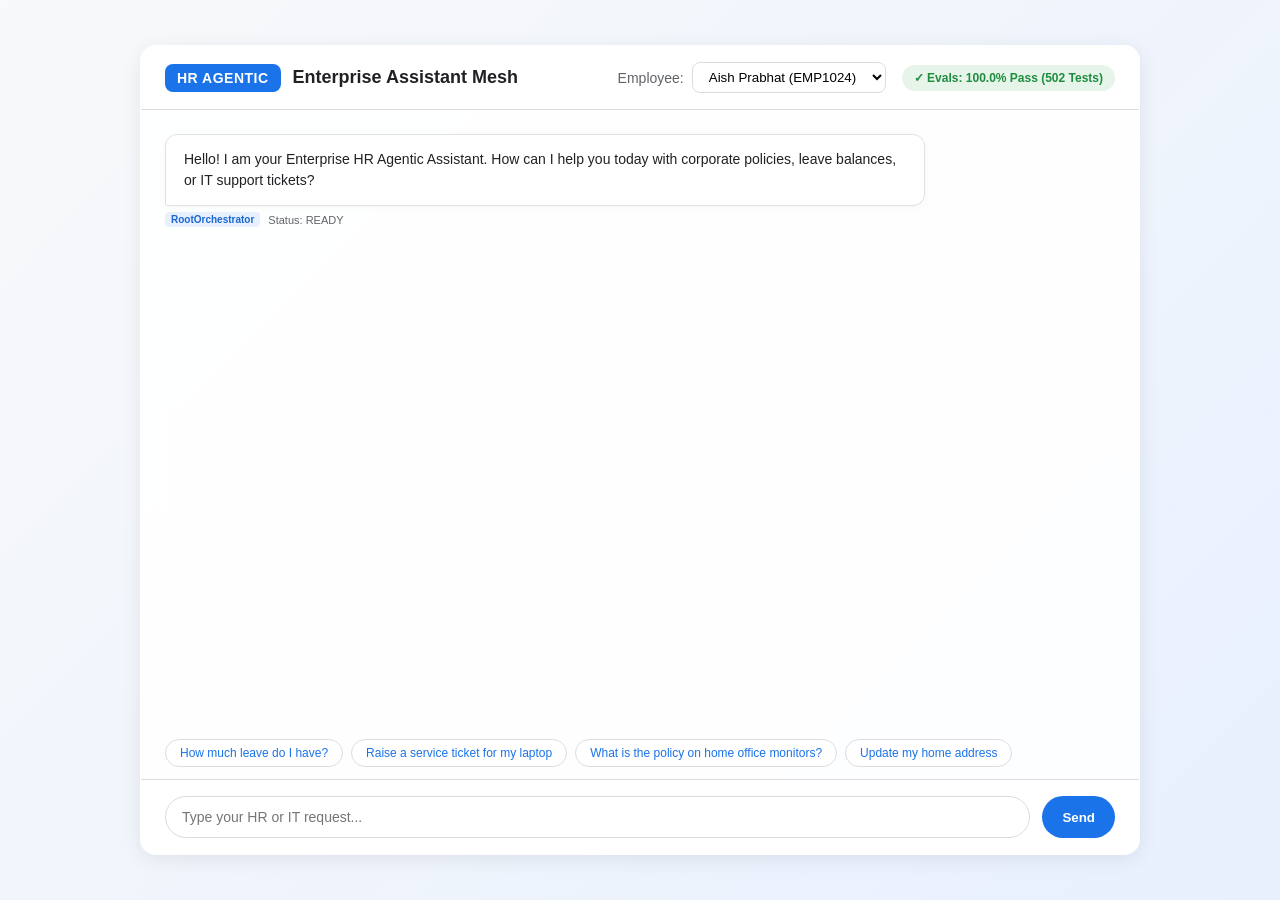
==== static/index.html @ 2946266e "Initial commit: Enterprise HR Agentic Solution" ====
<!DOCTYPE html>
<html lang="en">
<head>
  <meta charset="UTF-8">
  <meta name="viewport" content="width=device-width, initial-scale=1.0">
  <title>Enterprise HR Agentic Assistant</title>
  <link rel="stylesheet" href="/static/style.css">
</head>
<body>
  <div class="app-container">
    <!-- Header -->
    <header class="app-header">
      <div class="header-title">
        <span class="logo-badge">HR AGENTIC</span>
        <h1>Enterprise Assistant Mesh</h1>
      </div>
      <div class="header-controls">
        <div class="persona-selector">
          <label for="employeeSelect">Employee:</label>
          <select id="employeeSelect" class="persona-select">
            <option value="EMP1024">Aish Prabhat (EMP1024)</option>
            <option value="EMP2048">Jane Doe (EMP2048)</option>
          </select>
        </div>
        <div id="evalBadge" class="eval-badge">✓ Evals: Loading...</div>
      </div>
    </header>

    <!-- Chat Messages Container -->
    <main id="chatMessages" class="chat-body">
      <div class="message-row bot">
        <div class="bubble">Hello! I am your Enterprise HR Agentic Assistant. How can I help you today with corporate policies, leave balances, or IT support tickets?</div>
        <div class="meta-info">
          <span class="badge badge-agent">RootOrchestrator</span>
          <span>Status: READY</span>
        </div>
      </div>
    </main>

    <!-- Suggested Actions -->
    <div class="suggested-section">
      <button class="suggested-pill" data-prompt="how much leave do i have">How much leave do I have?</button>
      <button class="suggested-pill" data-prompt="can you raise a service ticket for my laptop">Raise a service ticket for my laptop</button>
      <button class="suggested-pill" data-prompt="What is the company policy on home office monitors?">What is the policy on home office monitors?</button>
      <button class="suggested-pill" data-prompt="Update my home address">Update my home address</button>
    </div>

    <!-- Input Footer -->
    <footer class="chat-footer">
      <form id="chatForm" class="input-form">
        <input type="text" id="userInput" class="chat-input" placeholder="Type your HR or IT request..." autocomplete="off">
        <button type="submit" class="send-btn">Send</button>
      </form>
    </footer>
  </div>

  <script src="/static/app.js"></script>
</body>
</html>
---- static/style.css ----
:root {
  --primary-color: #1a73e8;
  --primary-hover: #1557b0;
  --bg-gradient-start: #f8f9fa;
  --bg-gradient-end: #e8f0fe;
  --card-bg: rgba(255, 255, 255, 0.9);
  --text-main: #202124;
  --text-muted: #5f6368;
  --border-color: #dadce0;
  --user-msg-bg: #1a73e8;
  --user-msg-text: #ffffff;
  --bot-msg-bg: #ffffff;
  --bot-msg-border: #e0e0e0;
  --hitl-card-bg: #fef7e0;
  --hitl-card-border: #f9ab00;
  --success-color: #1e8e3e;
  --refusal-color: #d93025;
  --shadow: 0 4px 20px rgba(0, 0, 0, 0.08);
}

* {
  box-sizing: border-box;
  margin: 0;
  padding: 0;
  font-family: -apple-system, BlinkMacSystemFont, "Segoe UI", Roboto, Helvetica, Arial, sans-serif;
}

body {
  background: linear-gradient(135deg, var(--bg-gradient-start), var(--bg-gradient-end));
  min-height: 100vh;
  display: flex;
  justify-content: center;
  align-items: center;
  color: var(--text-main);
  padding: 20px;
}

.app-container {
  width: 100%;
  max-width: 1000px;
  height: 90vh;
  background: var(--card-bg);
  backdrop-filter: blur(12px);
  border-radius: 16px;
  border: 1px solid rgba(255, 255, 255, 0.8);
  box-shadow: var(--shadow);
  display: flex;
  flex-direction: column;
  overflow: hidden;
}

/* Header */
.app-header {
  padding: 16px 24px;
  background: #ffffff;
  border-bottom: 1px solid var(--border-color);
  display: flex;
  justify-content: space-between;
  align-items: center;
}

.header-title {
  display: flex;
  align-items: center;
  gap: 12px;
}

.logo-badge {
  background: var(--primary-color);
  color: white;
  font-weight: bold;
  padding: 6px 12px;
  border-radius: 8px;
  font-size: 14px;
  letter-spacing: 0.5px;
}

.header-title h1 {
  font-size: 18px;
  font-weight: 600;
}

.header-controls {
  display: flex;
  align-items: center;
  gap: 16px;
}

.persona-selector {
  display: flex;
  align-items: center;
  gap: 8px;
  font-size: 14px;
  color: var(--text-muted);
}

.persona-select {
  padding: 6px 12px;
  border-radius: 8px;
  border: 1px solid var(--border-color);
  background: white;
  font-weight: 500;
  outline: none;
  cursor: pointer;
}

.eval-badge {
  background: #e6f4ea;
  color: var(--success-color);
  padding: 6px 12px;
  border-radius: 20px;
  font-size: 12px;
  font-weight: 600;
  display: flex;
  align-items: center;
  gap: 6px;
}

/* Chat Messages Box */
.chat-body {
  flex: 1;
  padding: 24px;
  overflow-y: auto;
  display: flex;
  flex-direction: column;
  gap: 16px;
}

.message-row {
  display: flex;
  flex-direction: column;
  max-width: 80%;
}

.message-row.user {
  align-self: flex-end;
}

.message-row.bot {
  align-self: flex-start;
}

.bubble {
  padding: 14px 18px;
  border-radius: 12px;
  line-height: 1.5;
  font-size: 14px;
  white-space: pre-wrap;
}

.message-row.user .bubble {
  background: var(--user-msg-bg);
  color: var(--user-msg-text);
  border-bottom-right-radius: 2px;
}

.message-row.bot .bubble {
  background: var(--bot-msg-bg);
  color: var(--text-main);
  border: 1px solid var(--bot-msg-border);
  border-bottom-left-radius: 2px;
  box-shadow: 0 2px 8px rgba(0, 0, 0, 0.03);
}

.meta-info {
  margin-top: 6px;
  font-size: 11px;
  color: var(--text-muted);
  display: flex;
  align-items: center;
  gap: 8px;
}

.badge {
  padding: 2px 6px;
  border-radius: 4px;
  font-size: 10px;
  font-weight: 600;
}

.badge-agent {
  background: #e8f0fe;
  color: #1967d2;
}

.badge-grounding {
  background: #fce8e6;
  color: var(--refusal-color);
}

.badge-grounding.valid {
  background: #e6f4ea;
  color: var(--success-color);
}

/* HITL Action Card */
.hitl-card {
  margin-top: 12px;
  background: var(--hitl-card-bg);
  border: 1.5px solid var(--hitl-card-border);
  border-radius: 10px;
  padding: 16px;
}

.hitl-card h4 {
  font-size: 14px;
  color: #b06000;
  margin-bottom: 8px;
  display: flex;
  align-items: center;
  gap: 6px;
}

.hitl-summary {
  font-size: 13px;
  color: #3c4043;
  margin-bottom: 12px;
  line-height: 1.4;
}

.hitl-actions {
  display: flex;
  gap: 10px;
}

.btn-confirm {
  background: #f9ab00;
  color: #202124;
  border: none;
  padding: 8px 16px;
  border-radius: 6px;
  font-weight: 600;
  cursor: pointer;
  font-size: 12px;
  transition: opacity 0.2s;
}

.btn-confirm:hover {
  opacity: 0.9;
}

.btn-cancel {
  background: white;
  border: 1px solid #dadce0;
  color: #5f6368;
  padding: 8px 16px;
  border-radius: 6px;
  font-weight: 500;
  cursor: pointer;
  font-size: 12px;
}

/* Suggested Pills */
.suggested-section {
  padding: 0 24px 12px 24px;
  display: flex;
  gap: 8px;
  overflow-x: auto;
}

.suggested-pill {
  background: #ffffff;
  border: 1px solid var(--border-color);
  padding: 6px 14px;
  border-radius: 20px;
  font-size: 12px;
  color: var(--primary-color);
  cursor: pointer;
  white-space: nowrap;
  transition: all 0.2s;
}

.suggested-pill:hover {
  background: #e8f0fe;
  border-color: var(--primary-color);
}

/* Footer / Input Area */
.chat-footer {
  padding: 16px 24px;
  background: #ffffff;
  border-top: 1px solid var(--border-color);
}

.input-form {
  display: flex;
  gap: 12px;
}

.chat-input {
  flex: 1;
  padding: 12px 16px;
  border-radius: 24px;
  border: 1px solid var(--border-color);
  font-size: 14px;
  outline: none;
  transition: border-color 0.2s;
}

.chat-input:focus {
  border-color: var(--primary-color);
}

.send-btn {
  background: var(--primary-color);
  color: white;
  border: none;
  padding: 0 20px;
  border-radius: 24px;
  font-weight: 600;
  cursor: pointer;
  transition: background 0.2s;
}

.send-btn:hover {
  background: var(--primary-hover);
}
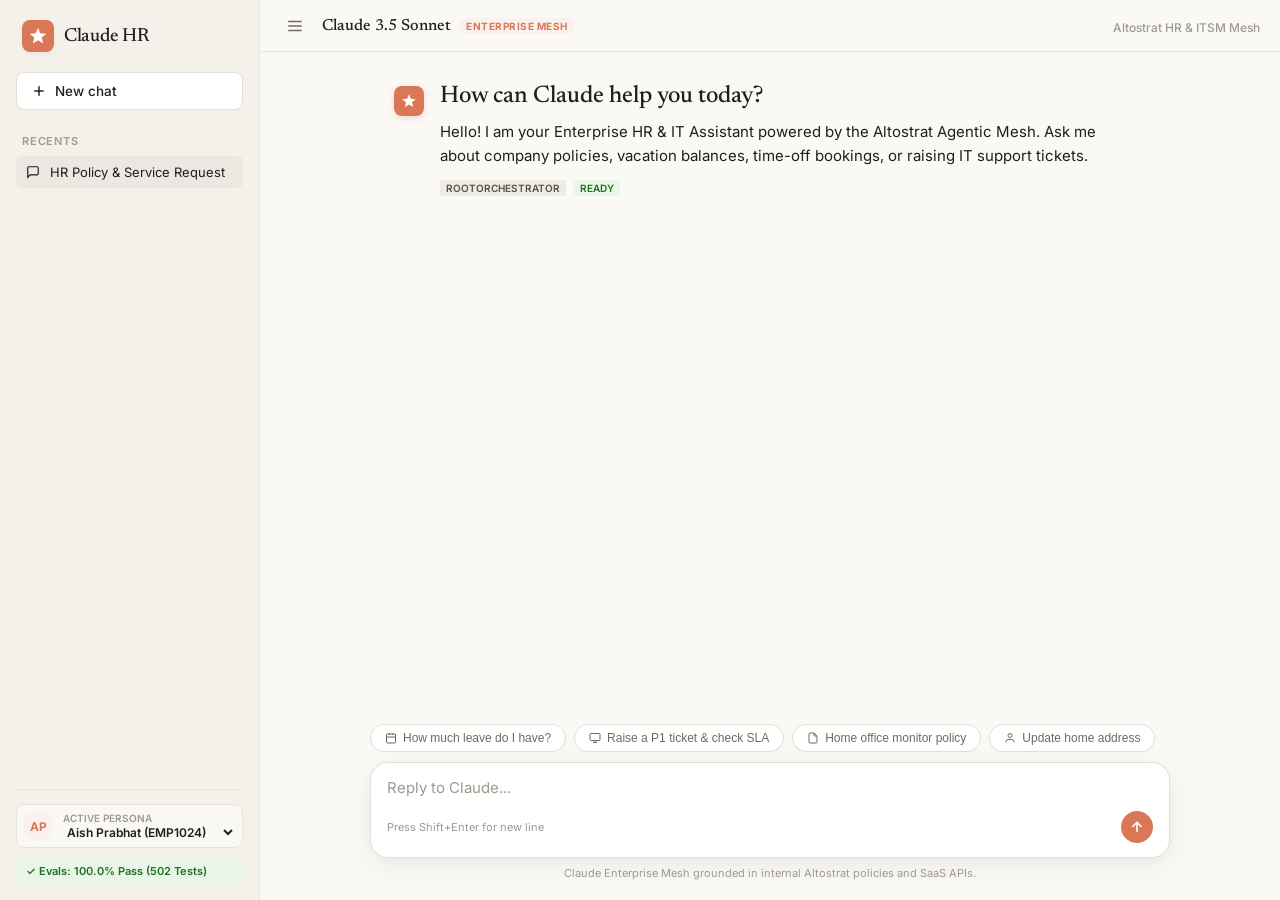
==== commit c8ceb2d8: "Redesign UI to match Claude Chat app aesthetics and features" ====
--- a/static/index.html
+++ b/static/index.html
@@ -3,55 +3,133 @@
 <head>
   <meta charset="UTF-8">
   <meta name="viewport" content="width=device-width, initial-scale=1.0">
-  <title>Enterprise HR Agentic Assistant</title>
+  <title>Enterprise HR Assistant - Claude</title>
+  <link rel="preconnect" href="https://fonts.googleapis.com">
+  <link rel="preconnect" href="https://fonts.gstatic.com" crossorigin>
+  <link href="https://fonts.googleapis.com/css2?family=Inter:wght@400;500;600;700&family=Newsreader:ital,opsz,wght@0,6..72,400;0,6..72,500;1,6..72,400&display=swap" rel="stylesheet">
   <link rel="stylesheet" href="/static/style.css">
 </head>
 <body>
-  <div class="app-container">
-    <!-- Header -->
-    <header class="app-header">
-      <div class="header-title">
-        <span class="logo-badge">HR AGENTIC</span>
-        <h1>Enterprise Assistant Mesh</h1>
+  <div class="claude-app">
+    <!-- Sidebar -->
+    <aside class="claude-sidebar" id="sidebar">
+      <div class="sidebar-top">
+        <div class="sidebar-brand">
+          <div class="claude-logo">
+            <svg width="20" height="20" viewBox="0 0 24 24" fill="currentColor">
+              <path d="M12 2L14.8 8.6L22 9.2L16.5 13.8L18.2 21L12 17.2L5.8 21L7.5 13.8L2 9.2L9.2 8.6L12 2Z"/>
+            </svg>
+          </div>
+          <span class="brand-name">Claude HR</span>
+        </div>
+        <button class="new-chat-btn" id="newChatBtn">
+          <svg width="16" height="16" viewBox="0 0 24 24" fill="none" stroke="currentColor" stroke-width="2.2"><line x1="12" y1="5" x2="12" y2="19"/><line x1="5" y1="12" x2="19" y2="12"/></svg>
+          New chat
+        </button>
       </div>
-      <div class="header-controls">
-        <div class="persona-selector">
-          <label for="employeeSelect">Employee:</label>
-          <select id="employeeSelect" class="persona-select">
-            <option value="EMP1024">Aish Prabhat (EMP1024)</option>
-            <option value="EMP2048">Jane Doe (EMP2048)</option>
-          </select>
+
+      <div class="sidebar-section">
+        <div class="section-label">Recents</div>
+        <div class="recent-list">
+          <div class="recent-item active">
+            <svg width="14" height="14" viewBox="0 0 24 24" fill="none" stroke="currentColor" stroke-width="2"><path d="M21 15a2 2 0 0 1-2 2H7l-4 4V5a2 2 0 0 1 2-2h14a2 2 0 0 1 2 2z"/></svg>
+            HR Policy & Service Request
+          </div>
         </div>
-        <div id="evalBadge" class="eval-badge">✓ Evals: Loading...</div>
       </div>
-    </header>
 
-    <!-- Chat Messages Container -->
-    <main id="chatMessages" class="chat-body">
-      <div class="message-row bot">
-        <div class="bubble">Hello! I am your Enterprise HR Agentic Assistant. How can I help you today with corporate policies, leave balances, or IT support tickets?</div>
-        <div class="meta-info">
-          <span class="badge badge-agent">RootOrchestrator</span>
-          <span>Status: READY</span>
+      <div class="sidebar-bottom">
+        <div class="persona-card">
+          <div class="persona-avatar">AP</div>
+          <div class="persona-info">
+            <label for="employeeSelect" class="persona-label">Active Persona</label>
+            <select id="employeeSelect" class="persona-select">
+              <option value="EMP1024">Aish Prabhat (EMP1024)</option>
+              <option value="EMP2048">Jane Doe (EMP2048)</option>
+            </select>
+          </div>
+        </div>
+        <div id="evalBadge" class="eval-badge">
+          ✓ Evals: Loading...
+        </div>
+      </div>
+    </aside>
+
+    <!-- Main Content Area -->
+    <main class="claude-main">
+      <!-- Top Bar Header -->
+      <header class="claude-header">
+        <div class="header-left">
+          <button class="sidebar-toggle-btn" id="sidebarToggle" title="Toggle Sidebar">
+            <svg width="18" height="18" viewBox="0 0 24 24" fill="none" stroke="currentColor" stroke-width="2"><line x1="3" y1="12" x2="21" y2="12"/><line x1="3" y1="6" x2="21" y2="6"/><line x1="3" y1="18" x2="21" y2="18"/></svg>
+          </button>
+          <div class="model-selector">
+            <span class="model-name">Claude 3.5 Sonnet</span>
+            <span class="mesh-badge">Enterprise Mesh</span>
+          </div>
+        </div>
+        <div class="header-right">
+          <span class="org-tag">Altostrat HR & ITSM Mesh</span>
+        </div>
+      </header>
+
+      <!-- Chat Canvas -->
+      <div class="chat-canvas">
+        <div id="chatMessages" class="chat-messages-container">
+          <!-- Welcome Message -->
+          <div class="message-row bot claude-welcome">
+            <div class="claude-avatar">
+              <svg width="16" height="16" viewBox="0 0 24 24" fill="currentColor">
+                <path d="M12 2L14.8 8.6L22 9.2L16.5 13.8L18.2 21L12 17.2L5.8 21L7.5 13.8L2 9.2L9.2 8.6L12 2Z"/>
+              </svg>
+            </div>
+            <div class="message-content">
+              <div class="welcome-heading">How can Claude help you today?</div>
+              <div class="bubble">Hello! I am your Enterprise HR & IT Assistant powered by the Altostrat Agentic Mesh. Ask me about company policies, vacation balances, time-off bookings, or raising IT support tickets.</div>
+              <div class="meta-info">
+                <span class="badge badge-agent">RootOrchestrator</span>
+                <span class="badge badge-status">Ready</span>
+              </div>
+            </div>
+          </div>
+        </div>
+
+        <!-- Input Dock Area -->
+        <div class="input-dock">
+          <!-- Suggested Pills -->
+          <div class="suggested-section">
+            <button class="suggested-pill" data-prompt="how much leave do i have">
+              <svg width="12" height="12" viewBox="0 0 24 24" fill="none" stroke="currentColor" stroke-width="2"><rect x="3" y="4" width="18" height="18" rx="2" ry="2"/><line x1="16" y1="2" x2="16" y2="6"/><line x1="8" y1="2" x2="8" y2="6"/><line x1="3" y1="10" x2="21" y2="10"/></svg>
+              How much leave do I have?
+            </button>
+            <button class="suggested-pill" data-prompt="i have an issue with my laptop, can you raise a P1 ticket and tell me what is the expected response time?">
+              <svg width="12" height="12" viewBox="0 0 24 24" fill="none" stroke="currentColor" stroke-width="2"><rect x="2" y="3" width="20" height="14" rx="2" ry="2"/><line x1="8" y1="21" x2="16" y2="21"/><line x1="12" y1="17" x2="12" y2="21"/></svg>
+              Raise a P1 ticket & check SLA
+            </button>
+            <button class="suggested-pill" data-prompt="What is the company policy on home office monitors?">
+              <svg width="12" height="12" viewBox="0 0 24 24" fill="none" stroke="currentColor" stroke-width="2"><path d="M14 2H6a2 2 0 0 0-2 2v16a2 2 0 0 0 2 2h12a2 2 0 0 0 2-2V8z"/><polyline points="14 2 14 8 20 8"/></svg>
+              Home office monitor policy
+            </button>
+            <button class="suggested-pill" data-prompt="Update my home address">
+              <svg width="12" height="12" viewBox="0 0 24 24" fill="none" stroke="currentColor" stroke-width="2"><path d="M20 21v-2a4 4 0 0 0-4-4H8a4 4 0 0 0-4 4v2"/><circle cx="12" cy="7" r="4"/></svg>
+              Update home address
+            </button>
+          </div>
+
+          <!-- Main Input Box -->
+          <form id="chatForm" class="claude-input-card">
+            <textarea id="userInput" class="chat-input" rows="1" placeholder="Reply to Claude..." autocomplete="off"></textarea>
+            <div class="input-actions">
+              <div class="input-hint">Press Shift+Enter for new line</div>
+              <button type="submit" class="send-btn" title="Send message">
+                <svg width="16" height="16" viewBox="0 0 24 24" fill="none" stroke="currentColor" stroke-width="2.5"><line x1="12" y1="19" x2="12" y2="5"/><polyline points="5 12 12 5 19 12"/></svg>
+              </button>
+            </div>
+          </form>
+          <div class="footer-disclaimer">Claude Enterprise Mesh grounded in internal Altostrat policies and SaaS APIs.</div>
         </div>
       </div>
     </main>
-
-    <!-- Suggested Actions -->
-    <div class="suggested-section">
-      <button class="suggested-pill" data-prompt="how much leave do i have">How much leave do I have?</button>
-      <button class="suggested-pill" data-prompt="can you raise a service ticket for my laptop">Raise a service ticket for my laptop</button>
-      <button class="suggested-pill" data-prompt="What is the company policy on home office monitors?">What is the policy on home office monitors?</button>
-      <button class="suggested-pill" data-prompt="Update my home address">Update my home address</button>
-    </div>
-
-    <!-- Input Footer -->
-    <footer class="chat-footer">
-      <form id="chatForm" class="input-form">
-        <input type="text" id="userInput" class="chat-input" placeholder="Type your HR or IT request..." autocomplete="off">
-        <button type="submit" class="send-btn">Send</button>
-      </form>
-    </footer>
   </div>
 
   <script src="/static/app.js"></script>
--- a/static/style.css
+++ b/static/style.css
@@ -1,210 +1,468 @@
+/* ==========================================================================
+   Claude.ai Style System Theme
+   ========================================================================== */
+
 :root {
-  --primary-color: #1a73e8;
-  --primary-hover: #1557b0;
-  --bg-gradient-start: #f8f9fa;
-  --bg-gradient-end: #e8f0fe;
-  --card-bg: rgba(255, 255, 255, 0.9);
-  --text-main: #202124;
-  --text-muted: #5f6368;
-  --border-color: #dadce0;
-  --user-msg-bg: #1a73e8;
-  --user-msg-text: #ffffff;
-  --bot-msg-bg: #ffffff;
-  --bot-msg-border: #e0e0e0;
-  --hitl-card-bg: #fef7e0;
-  --hitl-card-border: #f9ab00;
-  --success-color: #1e8e3e;
-  --refusal-color: #d93025;
-  --shadow: 0 4px 20px rgba(0, 0, 0, 0.08);
+  --claude-bg: #faf9f5;
+  --claude-sidebar-bg: #f3f1ea;
+  --claude-sidebar-border: #e6e3d9;
+  --claude-card-bg: #ffffff;
+  --claude-card-border: #e2dfd5;
+  
+  --claude-accent: #da7756;
+  --claude-accent-hover: #c86548;
+  --claude-accent-light: #faf0ec;
+  
+  --text-main: #201f1d;
+  --text-muted: #6e6a61;
+  --text-light: #9e9a8f;
+  
+  --user-bubble-bg: #f0eee6;
+  --user-bubble-text: #201f1d;
+  
+  --hitl-bg: #fffbf7;
+  --hitl-border: #da7756;
+  --hitl-accent: #c86548;
+  
+  --success-bg: #eaf5ea;
+  --success-text: #1d721d;
+  
+  --font-serif: 'Newsreader', Georgia, serif;
+  --font-sans: 'Inter', -apple-system, BlinkMacSystemFont, "Segoe UI", Roboto, sans-serif;
+  
+  --shadow-dock: 0 8px 32px rgba(0, 0, 0, 0.06), 0 2px 8px rgba(0, 0, 0, 0.03);
+  --shadow-sm: 0 2px 8px rgba(0, 0, 0, 0.04);
 }
 
 * {
   box-sizing: border-box;
   margin: 0;
   padding: 0;
-  font-family: -apple-system, BlinkMacSystemFont, "Segoe UI", Roboto, Helvetica, Arial, sans-serif;
-}
-
-body {
-  background: linear-gradient(135deg, var(--bg-gradient-start), var(--bg-gradient-end));
-  min-height: 100vh;
-  display: flex;
+}
+
+body, html {
+  height: 100%;
+  width: 100%;
+  font-family: var(--font-sans);
+  background-color: var(--claude-bg);
+  color: var(--text-main);
+  overflow: hidden;
+  -webkit-font-smoothing: antialiased;
+}
+
+/* App Container */
+.claude-app {
+  display: flex;
+  height: 100vh;
+  width: 100vw;
+  overflow: hidden;
+}
+
+/* ==========================================================================
+   Sidebar
+   ========================================================================== */
+.claude-sidebar {
+  width: 260px;
+  background-color: var(--claude-sidebar-bg);
+  border-right: 1px solid var(--claude-sidebar-border);
+  display: flex;
+  flex-direction: column;
+  justify-content: space-between;
+  padding: 16px;
+  transition: transform 0.25s ease, margin-left 0.25s ease;
+  z-index: 20;
+}
+
+.claude-sidebar.collapsed {
+  margin-left: -260px;
+}
+
+.sidebar-top {
+  display: flex;
+  flex-direction: column;
+  gap: 16px;
+}
+
+.sidebar-brand {
+  display: flex;
+  align-items: center;
+  gap: 10px;
+  padding: 4px 6px;
+}
+
+.claude-logo {
+  width: 32px;
+  height: 32px;
+  background-color: var(--claude-accent);
+  color: #ffffff;
+  border-radius: 8px;
+  display: flex;
+  align-items: center;
   justify-content: center;
-  align-items: center;
-  color: var(--text-main);
-  padding: 20px;
-}
-
-.app-container {
-  width: 100%;
-  max-width: 1000px;
-  height: 90vh;
-  background: var(--card-bg);
-  backdrop-filter: blur(12px);
-  border-radius: 16px;
-  border: 1px solid rgba(255, 255, 255, 0.8);
-  box-shadow: var(--shadow);
-  display: flex;
-  flex-direction: column;
+  box-shadow: var(--shadow-sm);
+}
+
+.brand-name {
+  font-family: var(--font-serif);
+  font-size: 19px;
+  font-weight: 500;
+  letter-spacing: -0.3px;
+  color: var(--text-main);
+}
+
+.new-chat-btn {
+  display: flex;
+  align-items: center;
+  gap: 8px;
+  width: 100%;
+  padding: 10px 14px;
+  background-color: var(--claude-card-bg);
+  border: 1px solid var(--claude-card-border);
+  border-radius: 8px;
+  font-family: var(--font-sans);
+  font-size: 13.5px;
+  font-weight: 500;
+  color: var(--text-main);
+  cursor: pointer;
+  transition: all 0.15s ease;
+  box-shadow: 0 1px 3px rgba(0,0,0,0.02);
+}
+
+.new-chat-btn:hover {
+  background-color: #faf9f6;
+  border-color: #d8d5cb;
+  transform: translateY(-1px);
+}
+
+.sidebar-section {
+  flex: 1;
+  margin-top: 24px;
+}
+
+.section-label {
+  font-size: 11px;
+  font-weight: 600;
+  text-transform: uppercase;
+  letter-spacing: 0.8px;
+  color: var(--text-light);
+  margin-bottom: 8px;
+  padding: 0 6px;
+}
+
+.recent-list {
+  display: flex;
+  flex-direction: column;
+  gap: 4px;
+}
+
+.recent-item {
+  display: flex;
+  align-items: center;
+  gap: 10px;
+  padding: 8px 10px;
+  border-radius: 6px;
+  font-size: 13px;
+  color: var(--text-muted);
+  cursor: pointer;
+  transition: background 0.15s ease;
+  white-space: nowrap;
   overflow: hidden;
-}
-
-/* Header */
-.app-header {
-  padding: 16px 24px;
-  background: #ffffff;
-  border-bottom: 1px solid var(--border-color);
-  display: flex;
-  justify-content: space-between;
-  align-items: center;
-}
-
-.header-title {
-  display: flex;
-  align-items: center;
-  gap: 12px;
-}
-
-.logo-badge {
-  background: var(--primary-color);
-  color: white;
-  font-weight: bold;
-  padding: 6px 12px;
+  text-overflow: ellipsis;
+}
+
+.recent-item:hover, .recent-item.active {
+  background-color: rgba(0, 0, 0, 0.04);
+  color: var(--text-main);
+}
+
+.sidebar-bottom {
+  border-top: 1px solid var(--claude-sidebar-border);
+  padding-top: 14px;
+  display: flex;
+  flex-direction: column;
+  gap: 10px;
+}
+
+.persona-card {
+  display: flex;
+  align-items: center;
+  gap: 10px;
+  padding: 6px;
   border-radius: 8px;
-  font-size: 14px;
-  letter-spacing: 0.5px;
-}
-
-.header-title h1 {
-  font-size: 18px;
+  background-color: rgba(255, 255, 255, 0.5);
+  border: 1px solid var(--claude-sidebar-border);
+}
+
+.persona-avatar {
+  width: 30px;
+  height: 30px;
+  border-radius: 50%;
+  background-color: var(--claude-accent-light);
+  color: var(--claude-accent);
+  font-size: 12px;
+  font-weight: 700;
+  display: flex;
+  align-items: center;
+  justify-content: center;
+}
+
+.persona-info {
+  display: flex;
+  flex-direction: column;
+  flex: 1;
+}
+
+.persona-label {
+  font-size: 10px;
   font-weight: 600;
-}
-
-.header-controls {
-  display: flex;
-  align-items: center;
-  gap: 16px;
-}
-
-.persona-selector {
-  display: flex;
-  align-items: center;
-  gap: 8px;
-  font-size: 14px;
-  color: var(--text-muted);
+  text-transform: uppercase;
+  color: var(--text-light);
 }
 
 .persona-select {
-  padding: 6px 12px;
-  border-radius: 8px;
-  border: 1px solid var(--border-color);
-  background: white;
-  font-weight: 500;
-  outline: none;
-  cursor: pointer;
-}
-
-.eval-badge {
-  background: #e6f4ea;
-  color: var(--success-color);
-  padding: 6px 12px;
-  border-radius: 20px;
+  border: none;
+  background: transparent;
+  font-family: var(--font-sans);
   font-size: 12px;
   font-weight: 600;
+  color: var(--text-main);
+  outline: none;
+  cursor: pointer;
+  width: 100%;
+}
+
+.eval-badge {
+  font-size: 11px;
+  font-weight: 600;
+  color: var(--success-text);
+  background-color: var(--success-bg);
+  padding: 6px 10px;
+  border-radius: 6px;
   display: flex;
   align-items: center;
   gap: 6px;
 }
 
-/* Chat Messages Box */
-.chat-body {
+/* ==========================================================================
+   Main Content Area
+   ========================================================================== */
+.claude-main {
   flex: 1;
-  padding: 24px;
+  display: flex;
+  flex-direction: column;
+  height: 100%;
+  background-color: var(--claude-bg);
+  position: relative;
+  overflow: hidden;
+}
+
+.claude-header {
+  height: 52px;
+  padding: 0 20px;
+  display: flex;
+  align-items: center;
+  justify-content: space-between;
+  border-bottom: 1px solid var(--claude-sidebar-border);
+  background-color: var(--claude-bg);
+}
+
+.header-left {
+  display: flex;
+  align-items: center;
+  gap: 12px;
+}
+
+.sidebar-toggle-btn {
+  background: none;
+  border: none;
+  color: var(--text-muted);
+  cursor: pointer;
+  padding: 6px;
+  border-radius: 6px;
+  display: flex;
+  align-items: center;
+  justify-content: center;
+  transition: background 0.15s ease;
+}
+
+.sidebar-toggle-btn:hover {
+  background-color: rgba(0, 0, 0, 0.05);
+  color: var(--text-main);
+}
+
+.model-selector {
+  display: flex;
+  align-items: center;
+  gap: 8px;
+}
+
+.model-name {
+  font-family: var(--font-serif);
+  font-size: 16px;
+  font-weight: 500;
+  color: var(--text-main);
+}
+
+.mesh-badge {
+  background-color: var(--claude-accent-light);
+  color: var(--claude-accent);
+  font-size: 10px;
+  font-weight: 700;
+  padding: 2px 7px;
+  border-radius: 12px;
+  text-transform: uppercase;
+  letter-spacing: 0.5px;
+}
+
+.header-right .org-tag {
+  font-size: 12px;
+  color: var(--text-light);
+  font-weight: 500;
+}
+
+/* ==========================================================================
+   Chat Canvas & Messages
+   ========================================================================== */
+.chat-canvas {
+  flex: 1;
+  display: flex;
+  flex-direction: column;
+  align-items: center;
+  height: calc(100vh - 52px);
+  overflow: hidden;
+  position: relative;
+}
+
+.chat-messages-container {
+  width: 100%;
+  max-width: 800px;
+  flex: 1;
+  padding: 32px 24px 200px 24px;
   overflow-y: auto;
   display: flex;
   flex-direction: column;
+  gap: 28px;
+  scroll-behavior: smooth;
+}
+
+/* Message Rows */
+.message-row {
+  display: flex;
   gap: 16px;
-}
-
-.message-row {
-  display: flex;
-  flex-direction: column;
-  max-width: 80%;
+  width: 100%;
 }
 
 .message-row.user {
-  align-self: flex-end;
+  justify-content: flex-end;
+}
+
+.message-row.user .bubble {
+  background-color: var(--user-bubble-bg);
+  color: var(--user-bubble-text);
+  padding: 12px 18px;
+  border-radius: 18px 18px 4px 18px;
+  font-size: 14.5px;
+  line-height: 1.55;
+  max-width: 82%;
+  box-shadow: 0 1px 2px rgba(0,0,0,0.02);
+  white-space: pre-wrap;
 }
 
 .message-row.bot {
-  align-self: flex-start;
-}
-
-.bubble {
-  padding: 14px 18px;
-  border-radius: 12px;
-  line-height: 1.5;
-  font-size: 14px;
+  align-items: flex-start;
+}
+
+.claude-avatar {
+  width: 30px;
+  height: 30px;
+  border-radius: 8px;
+  background-color: var(--claude-accent);
+  color: #ffffff;
+  display: flex;
+  align-items: center;
+  justify-content: center;
+  flex-shrink: 0;
+  margin-top: 2px;
+  box-shadow: 0 2px 6px rgba(218, 119, 86, 0.25);
+}
+
+.message-content {
+  flex: 1;
+  max-width: 90%;
+  display: flex;
+  flex-direction: column;
+  gap: 8px;
+}
+
+.welcome-heading {
+  font-family: var(--font-serif);
+  font-size: 24px;
+  font-weight: 500;
+  color: var(--text-main);
+  margin-bottom: 4px;
+}
+
+.message-row.bot .bubble {
+  font-size: 15px;
+  line-height: 1.6;
+  color: var(--text-main);
   white-space: pre-wrap;
 }
 
-.message-row.user .bubble {
-  background: var(--user-msg-bg);
-  color: var(--user-msg-text);
-  border-bottom-right-radius: 2px;
-}
-
-.message-row.bot .bubble {
-  background: var(--bot-msg-bg);
-  color: var(--text-main);
-  border: 1px solid var(--bot-msg-border);
-  border-bottom-left-radius: 2px;
-  box-shadow: 0 2px 8px rgba(0, 0, 0, 0.03);
-}
-
 .meta-info {
-  margin-top: 6px;
+  display: flex;
+  align-items: center;
+  gap: 8px;
   font-size: 11px;
-  color: var(--text-muted);
-  display: flex;
-  align-items: center;
-  gap: 8px;
+  color: var(--text-light);
+  margin-top: 4px;
 }
 
 .badge {
+  font-size: 10px;
+  font-weight: 600;
   padding: 2px 6px;
   border-radius: 4px;
-  font-size: 10px;
-  font-weight: 600;
+  text-transform: uppercase;
 }
 
 .badge-agent {
-  background: #e8f0fe;
-  color: #1967d2;
+  background-color: #eeebe3;
+  color: #55524a;
+}
+
+.badge-status {
+  background-color: #eaf5ea;
+  color: var(--success-text);
 }
 
 .badge-grounding {
-  background: #fce8e6;
-  color: var(--refusal-color);
+  background-color: #fdf0ed;
+  color: #c86548;
 }
 
 .badge-grounding.valid {
-  background: #e6f4ea;
-  color: var(--success-color);
-}
-
-/* HITL Action Card */
+  background-color: #eaf5ea;
+  color: var(--success-text);
+}
+
+/* ==========================================================================
+   HITL Card (Human in the Loop)
+   ========================================================================== */
 .hitl-card {
   margin-top: 12px;
-  background: var(--hitl-card-bg);
-  border: 1.5px solid var(--hitl-card-border);
-  border-radius: 10px;
-  padding: 16px;
+  background-color: var(--hitl-bg);
+  border: 1.5px solid var(--hitl-border);
+  border-radius: 12px;
+  padding: 16px 20px;
+  box-shadow: var(--shadow-sm);
 }
 
 .hitl-card h4 {
-  font-size: 14px;
-  color: #b06000;
+  font-family: var(--font-sans);
+  font-size: 13.5px;
+  font-weight: 600;
+  color: var(--hitl-accent);
   margin-bottom: 8px;
   display: flex;
   align-items: center;
@@ -212,10 +470,10 @@
 }
 
 .hitl-summary {
-  font-size: 13px;
-  color: #3c4043;
-  margin-bottom: 12px;
-  line-height: 1.4;
+  font-size: 13.5px;
+  color: var(--text-main);
+  line-height: 1.5;
+  margin-bottom: 14px;
 }
 
 .hitl-actions {
@@ -224,94 +482,168 @@
 }
 
 .btn-confirm {
-  background: #f9ab00;
-  color: #202124;
+  background-color: var(--claude-accent);
+  color: #ffffff;
   border: none;
-  padding: 8px 16px;
-  border-radius: 6px;
+  padding: 8px 18px;
+  border-radius: 8px;
   font-weight: 600;
-  cursor: pointer;
-  font-size: 12px;
-  transition: opacity 0.2s;
+  font-size: 12.5px;
+  cursor: pointer;
+  transition: background 0.15s ease;
 }
 
 .btn-confirm:hover {
-  opacity: 0.9;
+  background-color: var(--claude-accent-hover);
 }
 
 .btn-cancel {
-  background: white;
-  border: 1px solid #dadce0;
-  color: #5f6368;
-  padding: 8px 16px;
-  border-radius: 6px;
+  background-color: #ffffff;
+  border: 1px solid var(--claude-card-border);
+  color: var(--text-muted);
+  padding: 8px 18px;
+  border-radius: 8px;
   font-weight: 500;
-  cursor: pointer;
-  font-size: 12px;
+  font-size: 12.5px;
+  cursor: pointer;
+}
+
+.btn-cancel:hover {
+  background-color: #faf9f6;
+  color: var(--text-main);
+}
+
+/* ==========================================================================
+   Input Dock Area
+   ========================================================================== */
+.input-dock {
+  position: absolute;
+  bottom: 0;
+  left: 0;
+  right: 0;
+  display: flex;
+  flex-direction: column;
+  align-items: center;
+  padding: 0 24px 20px 24px;
+  background: linear-gradient(to top, var(--claude-bg) 80%, rgba(250, 249, 245, 0));
+  z-index: 10;
+  pointer-events: none;
+}
+
+.input-dock > * {
+  pointer-events: auto;
 }
 
 /* Suggested Pills */
 .suggested-section {
-  padding: 0 24px 12px 24px;
+  width: 100%;
+  max-width: 800px;
   display: flex;
   gap: 8px;
   overflow-x: auto;
+  padding-bottom: 10px;
+  scrollbar-width: none;
+}
+
+.suggested-section::-webkit-scrollbar {
+  display: none;
 }
 
 .suggested-pill {
-  background: #ffffff;
-  border: 1px solid var(--border-color);
+  display: flex;
+  align-items: center;
+  gap: 6px;
+  background-color: var(--claude-card-bg);
+  border: 1px solid var(--claude-card-border);
   padding: 6px 14px;
   border-radius: 20px;
   font-size: 12px;
-  color: var(--primary-color);
+  font-weight: 500;
+  color: var(--text-muted);
   cursor: pointer;
   white-space: nowrap;
-  transition: all 0.2s;
+  transition: all 0.15s ease;
+  box-shadow: 0 1px 3px rgba(0,0,0,0.02);
 }
 
 .suggested-pill:hover {
-  background: #e8f0fe;
-  border-color: var(--primary-color);
-}
-
-/* Footer / Input Area */
-.chat-footer {
-  padding: 16px 24px;
-  background: #ffffff;
-  border-top: 1px solid var(--border-color);
-}
-
-.input-form {
-  display: flex;
-  gap: 12px;
+  border-color: var(--claude-accent);
+  color: var(--claude-accent);
+  background-color: var(--claude-accent-light);
+  transform: translateY(-1px);
+}
+
+/* Main Input Card */
+.claude-input-card {
+  width: 100%;
+  max-width: 800px;
+  background-color: var(--claude-card-bg);
+  border: 1.5px solid var(--claude-card-border);
+  border-radius: 18px;
+  padding: 14px 16px;
+  box-shadow: var(--shadow-dock);
+  display: flex;
+  flex-direction: column;
+  gap: 8px;
+  transition: border-color 0.2s ease, box-shadow 0.2s ease;
+}
+
+.claude-input-card:focus-within {
+  border-color: var(--claude-accent);
+  box-shadow: 0 8px 32px rgba(218, 119, 86, 0.12), 0 2px 8px rgba(0, 0, 0, 0.03);
 }
 
 .chat-input {
-  flex: 1;
-  padding: 12px 16px;
-  border-radius: 24px;
-  border: 1px solid var(--border-color);
-  font-size: 14px;
+  width: 100%;
+  border: none;
   outline: none;
-  transition: border-color 0.2s;
-}
-
-.chat-input:focus {
-  border-color: var(--primary-color);
+  font-family: var(--font-sans);
+  font-size: 15px;
+  color: var(--text-main);
+  background: transparent;
+  resize: none;
+  max-height: 160px;
+  line-height: 1.5;
+}
+
+.chat-input::placeholder {
+  color: var(--text-light);
+}
+
+.input-actions {
+  display: flex;
+  align-items: center;
+  justify-content: space-between;
+  padding-top: 4px;
+}
+
+.input-hint {
+  font-size: 11px;
+  color: var(--text-light);
 }
 
 .send-btn {
-  background: var(--primary-color);
-  color: white;
+  width: 32px;
+  height: 32px;
+  border-radius: 50%;
+  background-color: var(--claude-accent);
+  color: #ffffff;
   border: none;
-  padding: 0 20px;
-  border-radius: 24px;
-  font-weight: 600;
-  cursor: pointer;
-  transition: background 0.2s;
+  display: flex;
+  align-items: center;
+  justify-content: center;
+  cursor: pointer;
+  transition: background 0.15s ease, transform 0.15s ease;
 }
 
 .send-btn:hover {
-  background: var(--primary-hover);
-}
+  background-color: var(--claude-accent-hover);
+  transform: scale(1.05);
+}
+
+.footer-disclaimer {
+  margin-top: 8px;
+  font-size: 11px;
+  color: var(--text-light);
+  text-align: center;
+}
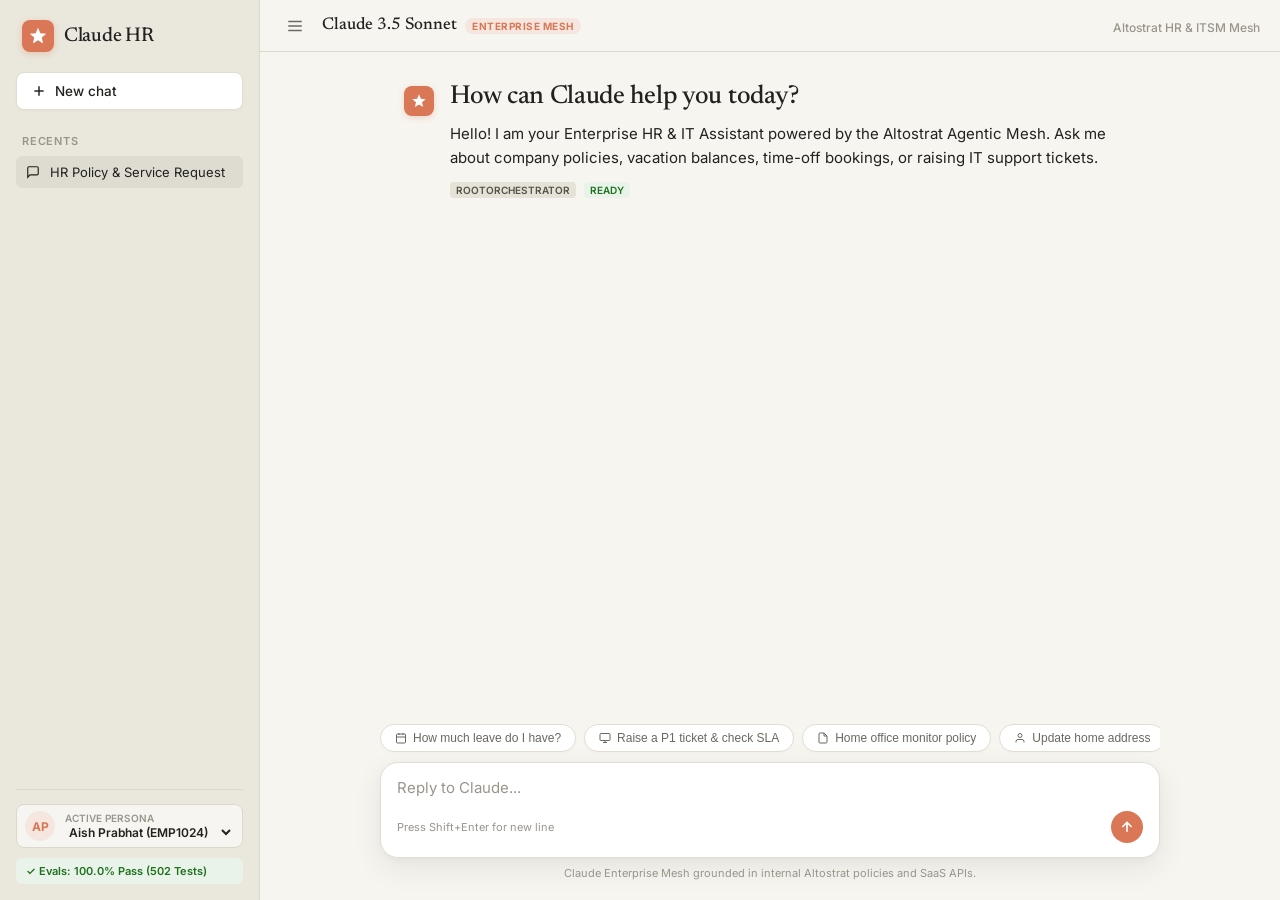
==== commit e5d07a6f: "Add cache-busting query parameter to CSS and JS tags" ====
--- a/static/index.html
+++ b/static/index.html
@@ -7,7 +7,7 @@
   <link rel="preconnect" href="https://fonts.googleapis.com">
   <link rel="preconnect" href="https://fonts.gstatic.com" crossorigin>
   <link href="https://fonts.googleapis.com/css2?family=Inter:wght@400;500;600;700&family=Newsreader:ital,opsz,wght@0,6..72,400;0,6..72,500;1,6..72,400&display=swap" rel="stylesheet">
-  <link rel="stylesheet" href="/static/style.css">
+  <link rel="stylesheet" href="/static/style.css?v=2.0">
 </head>
 <body>
   <div class="claude-app">
@@ -132,6 +132,6 @@
     </main>
   </div>
 
-  <script src="/static/app.js"></script>
+  <script src="/static/app.js?v=2.0"></script>
 </body>
 </html>
--- a/static/style.css
+++ b/static/style.css
@@ -1,37 +1,39 @@
 /* ==========================================================================
-   Claude.ai Style System Theme
+   Claude Desktop Official Theme Color System
    ========================================================================== */
 
 :root {
-  --claude-bg: #faf9f5;
-  --claude-sidebar-bg: #f3f1ea;
-  --claude-sidebar-border: #e6e3d9;
+  /* Claude Desktop Palette */
+  --claude-bg: #f7f5f0;
+  --claude-sidebar-bg: #eae7dc;
+  --claude-sidebar-border: #dcd8cb;
   --claude-card-bg: #ffffff;
-  --claude-card-border: #e2dfd5;
+  --claude-card-border: #e2ded4;
   
-  --claude-accent: #da7756;
-  --claude-accent-hover: #c86548;
-  --claude-accent-light: #faf0ec;
+  --claude-accent: #d97757;             /* Official Claude Terracotta Orange */
+  --claude-accent-hover: #c46445;
+  --claude-accent-light: #f5e6df;
+  --claude-accent-glow: rgba(217, 119, 87, 0.2);
   
-  --text-main: #201f1d;
-  --text-muted: #6e6a61;
-  --text-light: #9e9a8f;
+  --text-main: #22211f;
+  --text-muted: #6b685f;
+  --text-light: #99958a;
   
-  --user-bubble-bg: #f0eee6;
-  --user-bubble-text: #201f1d;
+  --user-bubble-bg: #eae7dd;
+  --user-bubble-text: #22211f;
   
-  --hitl-bg: #fffbf7;
-  --hitl-border: #da7756;
-  --hitl-accent: #c86548;
+  --hitl-bg: #fffcf9;
+  --hitl-border: #d97757;
+  --hitl-accent: #c46445;
   
-  --success-bg: #eaf5ea;
+  --success-bg: #eaf3ea;
   --success-text: #1d721d;
   
   --font-serif: 'Newsreader', Georgia, serif;
   --font-sans: 'Inter', -apple-system, BlinkMacSystemFont, "Segoe UI", Roboto, sans-serif;
   
-  --shadow-dock: 0 8px 32px rgba(0, 0, 0, 0.06), 0 2px 8px rgba(0, 0, 0, 0.03);
-  --shadow-sm: 0 2px 8px rgba(0, 0, 0, 0.04);
+  --shadow-dock: 0 10px 30px rgba(40, 35, 25, 0.08), 0 2px 8px rgba(40, 35, 25, 0.03);
+  --shadow-sm: 0 2px 6px rgba(0, 0, 0, 0.03);
 }
 
 * {
@@ -50,16 +52,17 @@
   -webkit-font-smoothing: antialiased;
 }
 
-/* App Container */
+/* App Layout */
 .claude-app {
   display: flex;
   height: 100vh;
   width: 100vw;
   overflow: hidden;
+  background-color: var(--claude-bg);
 }
 
 /* ==========================================================================
-   Sidebar
+   Sidebar (Claude Desktop Style)
    ========================================================================== */
 .claude-sidebar {
   width: 260px;
@@ -99,12 +102,12 @@
   display: flex;
   align-items: center;
   justify-content: center;
-  box-shadow: var(--shadow-sm);
+  box-shadow: 0 2px 6px rgba(217, 119, 87, 0.3);
 }
 
 .brand-name {
   font-family: var(--font-serif);
-  font-size: 19px;
+  font-size: 20px;
   font-weight: 500;
   letter-spacing: -0.3px;
   color: var(--text-main);
@@ -125,12 +128,12 @@
   color: var(--text-main);
   cursor: pointer;
   transition: all 0.15s ease;
-  box-shadow: 0 1px 3px rgba(0,0,0,0.02);
+  box-shadow: 0 1px 3px rgba(0,0,0,0.03);
 }
 
 .new-chat-btn:hover {
-  background-color: #faf9f6;
-  border-color: #d8d5cb;
+  background-color: #fcfbfa;
+  border-color: #d2cebf;
   transform: translateY(-1px);
 }
 
@@ -171,7 +174,7 @@
 }
 
 .recent-item:hover, .recent-item.active {
-  background-color: rgba(0, 0, 0, 0.04);
+  background-color: rgba(0, 0, 0, 0.05);
   color: var(--text-main);
 }
 
@@ -187,9 +190,9 @@
   display: flex;
   align-items: center;
   gap: 10px;
-  padding: 6px;
+  padding: 6px 8px;
   border-radius: 8px;
-  background-color: rgba(255, 255, 255, 0.5);
+  background-color: rgba(255, 255, 255, 0.6);
   border: 1px solid var(--claude-sidebar-border);
 }
 
@@ -244,7 +247,7 @@
 }
 
 /* ==========================================================================
-   Main Content Area
+   Main Main Canvas (Claude Desktop)
    ========================================================================== */
 .claude-main {
   flex: 1;
@@ -298,7 +301,7 @@
 
 .model-name {
   font-family: var(--font-serif);
-  font-size: 16px;
+  font-size: 17px;
   font-weight: 500;
   color: var(--text-main);
 }
@@ -321,7 +324,7 @@
 }
 
 /* ==========================================================================
-   Chat Canvas & Messages
+   Chat Canvas & Messages Container
    ========================================================================== */
 .chat-canvas {
   flex: 1;
@@ -335,7 +338,7 @@
 
 .chat-messages-container {
   width: 100%;
-  max-width: 800px;
+  max-width: 780px;
   flex: 1;
   padding: 32px 24px 200px 24px;
   overflow-y: auto;
@@ -383,7 +386,7 @@
   justify-content: center;
   flex-shrink: 0;
   margin-top: 2px;
-  box-shadow: 0 2px 6px rgba(218, 119, 86, 0.25);
+  box-shadow: 0 2px 6px rgba(217, 119, 87, 0.25);
 }
 
 .message-content {
@@ -396,10 +399,11 @@
 
 .welcome-heading {
   font-family: var(--font-serif);
-  font-size: 24px;
+  font-size: 26px;
   font-weight: 500;
   color: var(--text-main);
   margin-bottom: 4px;
+  letter-spacing: -0.3px;
 }
 
 .message-row.bot .bubble {
@@ -427,22 +431,22 @@
 }
 
 .badge-agent {
-  background-color: #eeebe3;
+  background-color: #e5e2d8;
   color: #55524a;
 }
 
 .badge-status {
-  background-color: #eaf5ea;
+  background-color: #eaf3ea;
   color: var(--success-text);
 }
 
 .badge-grounding {
-  background-color: #fdf0ed;
-  color: #c86548;
+  background-color: #f5e6df;
+  color: #c46445;
 }
 
 .badge-grounding.valid {
-  background-color: #eaf5ea;
+  background-color: #eaf3ea;
   color: var(--success-text);
 }
 
@@ -509,12 +513,12 @@
 }
 
 .btn-cancel:hover {
-  background-color: #faf9f6;
+  background-color: #f7f5f0;
   color: var(--text-main);
 }
 
 /* ==========================================================================
-   Input Dock Area
+   Input Dock Area (Claude Desktop Style)
    ========================================================================== */
 .input-dock {
   position: absolute;
@@ -525,7 +529,7 @@
   flex-direction: column;
   align-items: center;
   padding: 0 24px 20px 24px;
-  background: linear-gradient(to top, var(--claude-bg) 80%, rgba(250, 249, 245, 0));
+  background: linear-gradient(to top, var(--claude-bg) 85%, rgba(247, 245, 240, 0));
   z-index: 10;
   pointer-events: none;
 }
@@ -537,7 +541,7 @@
 /* Suggested Pills */
 .suggested-section {
   width: 100%;
-  max-width: 800px;
+  max-width: 780px;
   display: flex;
   gap: 8px;
   overflow-x: auto;
@@ -576,7 +580,7 @@
 /* Main Input Card */
 .claude-input-card {
   width: 100%;
-  max-width: 800px;
+  max-width: 780px;
   background-color: var(--claude-card-bg);
   border: 1.5px solid var(--claude-card-border);
   border-radius: 18px;
@@ -590,7 +594,7 @@
 
 .claude-input-card:focus-within {
   border-color: var(--claude-accent);
-  box-shadow: 0 8px 32px rgba(218, 119, 86, 0.12), 0 2px 8px rgba(0, 0, 0, 0.03);
+  box-shadow: 0 10px 32px var(--claude-accent-glow), 0 2px 8px rgba(0,0,0,0.03);
 }
 
 .chat-input {
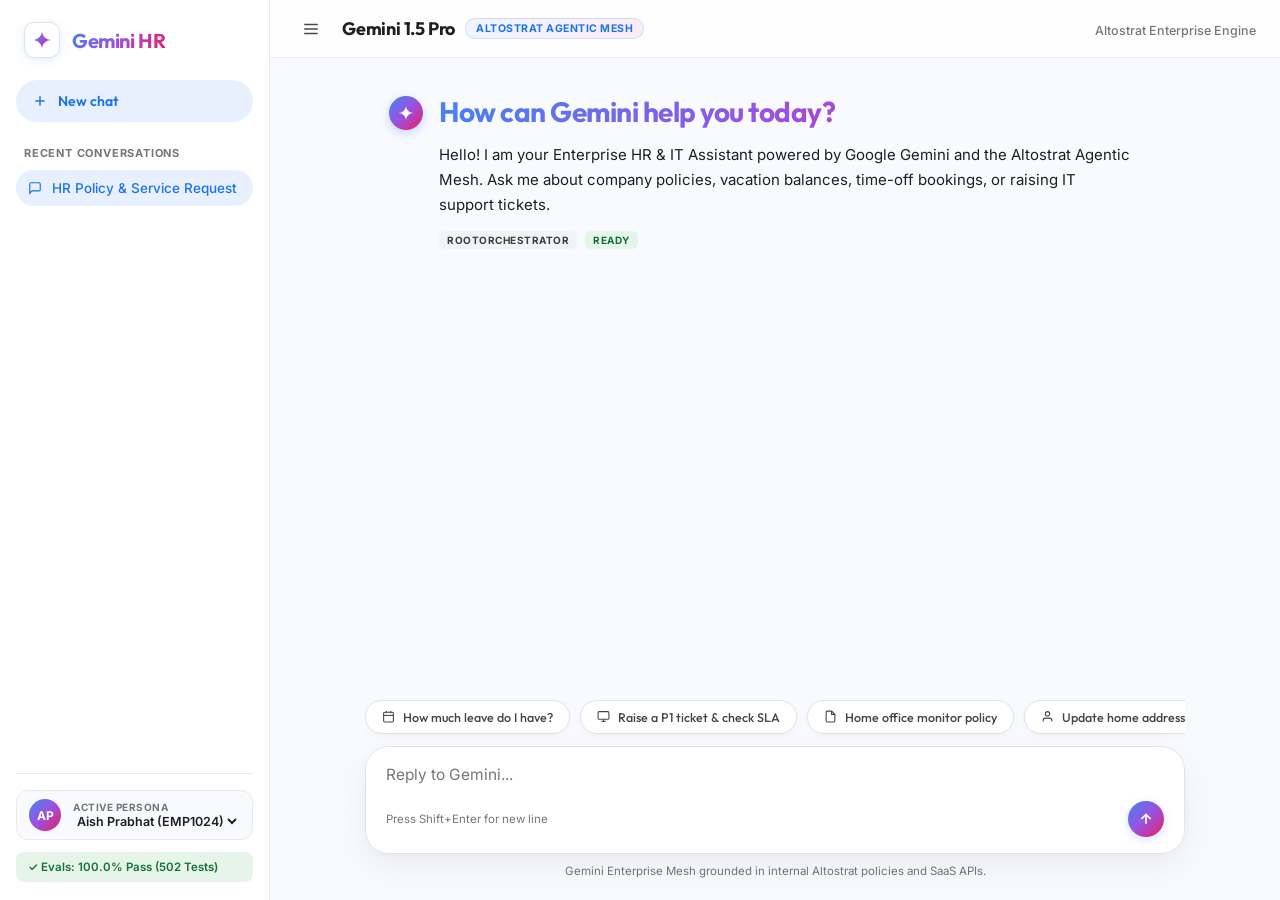
==== commit 83ea2e34: "Update UI branding to Google Gemini Enterprise theme with custom styling" ====
--- a/static/index.html
+++ b/static/index.html
@@ -3,24 +3,31 @@
 <head>
   <meta charset="UTF-8">
   <meta name="viewport" content="width=device-width, initial-scale=1.0">
-  <title>Enterprise HR Assistant - Claude</title>
+  <title>Enterprise HR Assistant - Gemini</title>
   <link rel="preconnect" href="https://fonts.googleapis.com">
   <link rel="preconnect" href="https://fonts.gstatic.com" crossorigin>
-  <link href="https://fonts.googleapis.com/css2?family=Inter:wght@400;500;600;700&family=Newsreader:ital,opsz,wght@0,6..72,400;0,6..72,500;1,6..72,400&display=swap" rel="stylesheet">
-  <link rel="stylesheet" href="/static/style.css?v=2.0">
+  <link href="https://fonts.googleapis.com/css2?family=Google+Sans:wght@400;500;700&family=Inter:wght@400;500;600;700&family=Outfit:wght@500;600;700&display=swap" rel="stylesheet">
+  <link rel="stylesheet" href="/static/style.css?v=3.0">
 </head>
 <body>
-  <div class="claude-app">
+  <div class="gemini-app">
     <!-- Sidebar -->
-    <aside class="claude-sidebar" id="sidebar">
+    <aside class="gemini-sidebar" id="sidebar">
       <div class="sidebar-top">
         <div class="sidebar-brand">
-          <div class="claude-logo">
-            <svg width="20" height="20" viewBox="0 0 24 24" fill="currentColor">
-              <path d="M12 2L14.8 8.6L22 9.2L16.5 13.8L18.2 21L12 17.2L5.8 21L7.5 13.8L2 9.2L9.2 8.6L12 2Z"/>
+          <div class="gemini-logo">
+            <svg width="22" height="22" viewBox="0 0 24 24" fill="none">
+              <path d="M12 2C12 7.52285 7.52285 12 2 12C7.52285 12 12 16.4771 12 22C12 16.4771 16.4771 12 22 12C16.4771 12 12 7.52285 12 2Z" fill="url(#gemini-sparkle-grad)"/>
+              <defs>
+                <linearGradient id="gemini-sparkle-grad" x1="2" y1="2" x2="22" y2="22" gradientUnits="userSpaceOnUse">
+                  <stop offset="0%" stop-color="#4285F4"/>
+                  <stop offset="50%" stop-color="#9B51E0"/>
+                  <stop offset="100%" stop-color="#E91E63"/>
+                </linearGradient>
+              </defs>
             </svg>
           </div>
-          <span class="brand-name">Claude HR</span>
+          <span class="brand-name">Gemini HR</span>
         </div>
         <button class="new-chat-btn" id="newChatBtn">
           <svg width="16" height="16" viewBox="0 0 24 24" fill="none" stroke="currentColor" stroke-width="2.2"><line x1="12" y1="5" x2="12" y2="19"/><line x1="5" y1="12" x2="19" y2="12"/></svg>
@@ -29,7 +36,7 @@
       </div>
 
       <div class="sidebar-section">
-        <div class="section-label">Recents</div>
+        <div class="section-label">Recent Conversations</div>
         <div class="recent-list">
           <div class="recent-item active">
             <svg width="14" height="14" viewBox="0 0 24 24" fill="none" stroke="currentColor" stroke-width="2"><path d="M21 15a2 2 0 0 1-2 2H7l-4 4V5a2 2 0 0 1 2-2h14a2 2 0 0 1 2 2z"/></svg>
@@ -56,20 +63,20 @@
     </aside>
 
     <!-- Main Content Area -->
-    <main class="claude-main">
+    <main class="gemini-main">
       <!-- Top Bar Header -->
-      <header class="claude-header">
+      <header class="gemini-header">
         <div class="header-left">
           <button class="sidebar-toggle-btn" id="sidebarToggle" title="Toggle Sidebar">
             <svg width="18" height="18" viewBox="0 0 24 24" fill="none" stroke="currentColor" stroke-width="2"><line x1="3" y1="12" x2="21" y2="12"/><line x1="3" y1="6" x2="21" y2="6"/><line x1="3" y1="18" x2="21" y2="18"/></svg>
           </button>
           <div class="model-selector">
-            <span class="model-name">Claude 3.5 Sonnet</span>
-            <span class="mesh-badge">Enterprise Mesh</span>
+            <span class="model-name">Gemini 1.5 Pro</span>
+            <span class="mesh-badge">Altostrat Agentic Mesh</span>
           </div>
         </div>
         <div class="header-right">
-          <span class="org-tag">Altostrat HR & ITSM Mesh</span>
+          <span class="org-tag">Altostrat Enterprise Engine</span>
         </div>
       </header>
 
@@ -77,15 +84,15 @@
       <div class="chat-canvas">
         <div id="chatMessages" class="chat-messages-container">
           <!-- Welcome Message -->
-          <div class="message-row bot claude-welcome">
-            <div class="claude-avatar">
-              <svg width="16" height="16" viewBox="0 0 24 24" fill="currentColor">
-                <path d="M12 2L14.8 8.6L22 9.2L16.5 13.8L18.2 21L12 17.2L5.8 21L7.5 13.8L2 9.2L9.2 8.6L12 2Z"/>
+          <div class="message-row bot gemini-welcome">
+            <div class="gemini-avatar">
+              <svg width="18" height="18" viewBox="0 0 24 24" fill="none">
+                <path d="M12 2C12 7.52285 7.52285 12 2 12C7.52285 12 12 16.4771 12 22C12 16.4771 16.4771 12 22 12C16.4771 12 12 7.52285 12 2Z" fill="#ffffff"/>
               </svg>
             </div>
             <div class="message-content">
-              <div class="welcome-heading">How can Claude help you today?</div>
-              <div class="bubble">Hello! I am your Enterprise HR & IT Assistant powered by the Altostrat Agentic Mesh. Ask me about company policies, vacation balances, time-off bookings, or raising IT support tickets.</div>
+              <div class="welcome-heading">How can Gemini help you today?</div>
+              <div class="bubble">Hello! I am your Enterprise HR & IT Assistant powered by Google Gemini and the Altostrat Agentic Mesh. Ask me about company policies, vacation balances, time-off bookings, or raising IT support tickets.</div>
               <div class="meta-info">
                 <span class="badge badge-agent">RootOrchestrator</span>
                 <span class="badge badge-status">Ready</span>
@@ -99,26 +106,26 @@
           <!-- Suggested Pills -->
           <div class="suggested-section">
             <button class="suggested-pill" data-prompt="how much leave do i have">
-              <svg width="12" height="12" viewBox="0 0 24 24" fill="none" stroke="currentColor" stroke-width="2"><rect x="3" y="4" width="18" height="18" rx="2" ry="2"/><line x1="16" y1="2" x2="16" y2="6"/><line x1="8" y1="2" x2="8" y2="6"/><line x1="3" y1="10" x2="21" y2="10"/></svg>
+              <svg width="13" height="13" viewBox="0 0 24 24" fill="none" stroke="currentColor" stroke-width="2"><rect x="3" y="4" width="18" height="18" rx="2" ry="2"/><line x1="16" y1="2" x2="16" y2="6"/><line x1="8" y1="2" x2="8" y2="6"/><line x1="3" y1="10" x2="21" y2="10"/></svg>
               How much leave do I have?
             </button>
             <button class="suggested-pill" data-prompt="i have an issue with my laptop, can you raise a P1 ticket and tell me what is the expected response time?">
-              <svg width="12" height="12" viewBox="0 0 24 24" fill="none" stroke="currentColor" stroke-width="2"><rect x="2" y="3" width="20" height="14" rx="2" ry="2"/><line x1="8" y1="21" x2="16" y2="21"/><line x1="12" y1="17" x2="12" y2="21"/></svg>
+              <svg width="13" height="13" viewBox="0 0 24 24" fill="none" stroke="currentColor" stroke-width="2"><rect x="2" y="3" width="20" height="14" rx="2" ry="2"/><line x1="8" y1="21" x2="16" y2="21"/><line x1="12" y1="17" x2="12" y2="21"/></svg>
               Raise a P1 ticket & check SLA
             </button>
             <button class="suggested-pill" data-prompt="What is the company policy on home office monitors?">
-              <svg width="12" height="12" viewBox="0 0 24 24" fill="none" stroke="currentColor" stroke-width="2"><path d="M14 2H6a2 2 0 0 0-2 2v16a2 2 0 0 0 2 2h12a2 2 0 0 0 2-2V8z"/><polyline points="14 2 14 8 20 8"/></svg>
+              <svg width="13" height="13" viewBox="0 0 24 24" fill="none" stroke="currentColor" stroke-width="2"><path d="M14 2H6a2 2 0 0 0-2 2v16a2 2 0 0 0 2 2h12a2 2 0 0 0 2-2V8z"/><polyline points="14 2 14 8 20 8"/></svg>
               Home office monitor policy
             </button>
             <button class="suggested-pill" data-prompt="Update my home address">
-              <svg width="12" height="12" viewBox="0 0 24 24" fill="none" stroke="currentColor" stroke-width="2"><path d="M20 21v-2a4 4 0 0 0-4-4H8a4 4 0 0 0-4 4v2"/><circle cx="12" cy="7" r="4"/></svg>
+              <svg width="13" height="13" viewBox="0 0 24 24" fill="none" stroke="currentColor" stroke-width="2"><path d="M20 21v-2a4 4 0 0 0-4-4H8a4 4 0 0 0-4 4v2"/><circle cx="12" cy="7" r="4"/></svg>
               Update home address
             </button>
           </div>
 
           <!-- Main Input Box -->
-          <form id="chatForm" class="claude-input-card">
-            <textarea id="userInput" class="chat-input" rows="1" placeholder="Reply to Claude..." autocomplete="off"></textarea>
+          <form id="chatForm" class="gemini-input-card">
+            <textarea id="userInput" class="chat-input" rows="1" placeholder="Reply to Gemini..." autocomplete="off"></textarea>
             <div class="input-actions">
               <div class="input-hint">Press Shift+Enter for new line</div>
               <button type="submit" class="send-btn" title="Send message">
@@ -126,12 +133,12 @@
               </button>
             </div>
           </form>
-          <div class="footer-disclaimer">Claude Enterprise Mesh grounded in internal Altostrat policies and SaaS APIs.</div>
+          <div class="footer-disclaimer">Gemini Enterprise Mesh grounded in internal Altostrat policies and SaaS APIs.</div>
         </div>
       </div>
     </main>
   </div>
 
-  <script src="/static/app.js?v=2.0"></script>
+  <script src="/static/app.js?v=3.0"></script>
 </body>
 </html>
--- a/static/style.css
+++ b/static/style.css
@@ -1,39 +1,43 @@
 /* ==========================================================================
-   Claude Desktop Official Theme Color System
+   Google Gemini AI Official Design System
    ========================================================================== */
 
 :root {
-  /* Claude Desktop Palette */
-  --claude-bg: #f7f5f0;
-  --claude-sidebar-bg: #eae7dc;
-  --claude-sidebar-border: #dcd8cb;
-  --claude-card-bg: #ffffff;
-  --claude-card-border: #e2ded4;
+  /* Google Gemini Palette */
+  --gemini-bg: #f8fafd;
+  --gemini-sidebar-bg: #ffffff;
+  --gemini-sidebar-border: #e8eaed;
+  --gemini-card-bg: #ffffff;
+  --gemini-card-border: #e0e3e7;
   
-  --claude-accent: #d97757;             /* Official Claude Terracotta Orange */
-  --claude-accent-hover: #c46445;
-  --claude-accent-light: #f5e6df;
-  --claude-accent-glow: rgba(217, 119, 87, 0.2);
+  /* Gemini Multi-color Brand Gradient & Accents */
+  --gemini-blue: #1a73e8;
+  --gemini-blue-hover: #1557b0;
+  --gemini-blue-light: #e8f0fe;
+  --gemini-gradient: linear-gradient(135deg, #4285f4 0%, #9b51e0 50%, #e91e63 100%);
+  --gemini-gradient-soft: linear-gradient(135deg, rgba(66, 133, 244, 0.08) 0%, rgba(155, 81, 224, 0.08) 50%, rgba(233, 30, 99, 0.08) 100%);
+  --gemini-glow: rgba(66, 133, 244, 0.2);
   
-  --text-main: #22211f;
-  --text-muted: #6b685f;
-  --text-light: #99958a;
+  --text-main: #1f1f1f;
+  --text-muted: #444746;
+  --text-light: #747775;
   
-  --user-bubble-bg: #eae7dd;
-  --user-bubble-text: #22211f;
+  --user-bubble-bg: #f0f4f9;
+  --user-bubble-text: #1f1f1f;
   
-  --hitl-bg: #fffcf9;
-  --hitl-border: #d97757;
-  --hitl-accent: #c46445;
+  --hitl-bg: #ffffff;
+  --hitl-border: #1a73e8;
+  --hitl-accent: #1a73e8;
   
-  --success-bg: #eaf3ea;
-  --success-text: #1d721d;
+  --success-bg: #e6f4ea;
+  --success-text: #137333;
   
-  --font-serif: 'Newsreader', Georgia, serif;
+  --font-brand: 'Google Sans', 'Outfit', 'Inter', -apple-system, sans-serif;
   --font-sans: 'Inter', -apple-system, BlinkMacSystemFont, "Segoe UI", Roboto, sans-serif;
   
-  --shadow-dock: 0 10px 30px rgba(40, 35, 25, 0.08), 0 2px 8px rgba(40, 35, 25, 0.03);
-  --shadow-sm: 0 2px 6px rgba(0, 0, 0, 0.03);
+  --shadow-dock: 0 12px 36px rgba(0, 0, 0, 0.06), 0 2px 10px rgba(0, 0, 0, 0.03);
+  --shadow-sm: 0 2px 8px rgba(0, 0, 0, 0.04);
+  --shadow-md: 0 4px 16px rgba(0, 0, 0, 0.08);
 }
 
 * {
@@ -46,95 +50,96 @@
   height: 100%;
   width: 100%;
   font-family: var(--font-sans);
-  background-color: var(--claude-bg);
+  background-color: var(--gemini-bg);
   color: var(--text-main);
   overflow: hidden;
   -webkit-font-smoothing: antialiased;
 }
 
 /* App Layout */
-.claude-app {
+.gemini-app {
   display: flex;
   height: 100vh;
   width: 100vw;
   overflow: hidden;
-  background-color: var(--claude-bg);
+  background-color: var(--gemini-bg);
 }
 
 /* ==========================================================================
-   Sidebar (Claude Desktop Style)
+   Sidebar (Google Gemini Design)
    ========================================================================== */
-.claude-sidebar {
-  width: 260px;
-  background-color: var(--claude-sidebar-bg);
-  border-right: 1px solid var(--claude-sidebar-border);
+.gemini-sidebar {
+  width: 270px;
+  background-color: var(--gemini-sidebar-bg);
+  border-right: 1px solid var(--gemini-sidebar-border);
   display: flex;
   flex-direction: column;
   justify-content: space-between;
-  padding: 16px;
-  transition: transform 0.25s ease, margin-left 0.25s ease;
+  padding: 18px 16px;
+  transition: transform 0.25s cubic-bezier(0.4, 0, 0.2, 1), margin-left 0.25s cubic-bezier(0.4, 0, 0.2, 1);
   z-index: 20;
 }
 
-.claude-sidebar.collapsed {
-  margin-left: -260px;
+.gemini-sidebar.collapsed {
+  margin-left: -270px;
 }
 
 .sidebar-top {
   display: flex;
   flex-direction: column;
-  gap: 16px;
+  gap: 18px;
 }
 
 .sidebar-brand {
   display: flex;
   align-items: center;
+  gap: 12px;
+  padding: 4px 8px;
+}
+
+.gemini-logo {
+  width: 36px;
+  height: 36px;
+  border-radius: 10px;
+  background: #ffffff;
+  border: 1px solid var(--gemini-card-border);
+  display: flex;
+  align-items: center;
+  justify-content: center;
+  box-shadow: 0 2px 8px rgba(66, 133, 244, 0.15);
+}
+
+.brand-name {
+  font-family: var(--font-brand);
+  font-size: 20px;
+  font-weight: 700;
+  letter-spacing: -0.4px;
+  background: var(--gemini-gradient);
+  -webkit-background-clip: text;
+  -webkit-text-fill-color: transparent;
+}
+
+.new-chat-btn {
+  display: flex;
+  align-items: center;
   gap: 10px;
-  padding: 4px 6px;
-}
-
-.claude-logo {
-  width: 32px;
-  height: 32px;
-  background-color: var(--claude-accent);
-  color: #ffffff;
-  border-radius: 8px;
-  display: flex;
-  align-items: center;
-  justify-content: center;
-  box-shadow: 0 2px 6px rgba(217, 119, 87, 0.3);
-}
-
-.brand-name {
-  font-family: var(--font-serif);
-  font-size: 20px;
-  font-weight: 500;
-  letter-spacing: -0.3px;
-  color: var(--text-main);
-}
-
-.new-chat-btn {
-  display: flex;
-  align-items: center;
-  gap: 8px;
-  width: 100%;
-  padding: 10px 14px;
-  background-color: var(--claude-card-bg);
-  border: 1px solid var(--claude-card-border);
-  border-radius: 8px;
-  font-family: var(--font-sans);
-  font-size: 13.5px;
-  font-weight: 500;
-  color: var(--text-main);
-  cursor: pointer;
-  transition: all 0.15s ease;
-  box-shadow: 0 1px 3px rgba(0,0,0,0.03);
+  width: 100%;
+  padding: 12px 16px;
+  background-color: var(--gemini-blue-light);
+  border: none;
+  border-radius: 28px;
+  font-family: var(--font-brand);
+  font-size: 14px;
+  font-weight: 600;
+  color: var(--gemini-blue);
+  cursor: pointer;
+  transition: all 0.2s ease;
 }
 
 .new-chat-btn:hover {
-  background-color: #fcfbfa;
-  border-color: #d2cebf;
+  background-color: #d2e3fc;
   transform: translateY(-1px);
+  box-shadow: 0 2px 6px rgba(26, 115, 232, 0.15);
 }
 
 .sidebar-section {
@@ -144,12 +149,12 @@
 
 .section-label {
   font-size: 11px;
-  font-weight: 600;
+  font-weight: 700;
   text-transform: uppercase;
   letter-spacing: 0.8px;
   color: var(--text-light);
-  margin-bottom: 8px;
-  padding: 0 6px;
+  margin-bottom: 10px;
+  padding: 0 8px;
 }
 
 .recent-list {
@@ -162,46 +167,47 @@
   display: flex;
   align-items: center;
   gap: 10px;
-  padding: 8px 10px;
-  border-radius: 6px;
-  font-size: 13px;
+  padding: 10px 12px;
+  border-radius: 20px;
+  font-size: 13.5px;
   color: var(--text-muted);
   cursor: pointer;
-  transition: background 0.15s ease;
+  transition: background 0.15s ease, color 0.15s ease;
   white-space: nowrap;
   overflow: hidden;
   text-overflow: ellipsis;
 }
 
 .recent-item:hover, .recent-item.active {
-  background-color: rgba(0, 0, 0, 0.05);
-  color: var(--text-main);
+  background-color: var(--gemini-blue-light);
+  color: var(--gemini-blue);
+  font-weight: 500;
 }
 
 .sidebar-bottom {
-  border-top: 1px solid var(--claude-sidebar-border);
-  padding-top: 14px;
-  display: flex;
-  flex-direction: column;
-  gap: 10px;
+  border-top: 1px solid var(--gemini-sidebar-border);
+  padding-top: 16px;
+  display: flex;
+  flex-direction: column;
+  gap: 12px;
 }
 
 .persona-card {
   display: flex;
   align-items: center;
-  gap: 10px;
-  padding: 6px 8px;
-  border-radius: 8px;
-  background-color: rgba(255, 255, 255, 0.6);
-  border: 1px solid var(--claude-sidebar-border);
+  gap: 12px;
+  padding: 8px 12px;
+  border-radius: 12px;
+  background-color: var(--gemini-bg);
+  border: 1px solid var(--gemini-sidebar-border);
 }
 
 .persona-avatar {
-  width: 30px;
-  height: 30px;
+  width: 32px;
+  height: 32px;
   border-radius: 50%;
-  background-color: var(--claude-accent-light);
-  color: var(--claude-accent);
+  background: var(--gemini-gradient);
+  color: #ffffff;
   font-size: 12px;
   font-weight: 700;
   display: flex;
@@ -217,16 +223,17 @@
 
 .persona-label {
   font-size: 10px;
-  font-weight: 600;
+  font-weight: 700;
   text-transform: uppercase;
   color: var(--text-light);
+  letter-spacing: 0.5px;
 }
 
 .persona-select {
   border: none;
   background: transparent;
   font-family: var(--font-sans);
-  font-size: 12px;
+  font-size: 12.5px;
   font-weight: 600;
   color: var(--text-main);
   outline: none;
@@ -235,44 +242,45 @@
 }
 
 .eval-badge {
-  font-size: 11px;
+  font-size: 11.5px;
   font-weight: 600;
   color: var(--success-text);
   background-color: var(--success-bg);
-  padding: 6px 10px;
-  border-radius: 6px;
+  padding: 8px 12px;
+  border-radius: 8px;
   display: flex;
   align-items: center;
   gap: 6px;
 }
 
 /* ==========================================================================
-   Main Main Canvas (Claude Desktop)
+   Main Canvas Area
    ========================================================================== */
-.claude-main {
+.gemini-main {
   flex: 1;
   display: flex;
   flex-direction: column;
   height: 100%;
-  background-color: var(--claude-bg);
+  background-color: var(--gemini-bg);
   position: relative;
   overflow: hidden;
 }
 
-.claude-header {
-  height: 52px;
-  padding: 0 20px;
+.gemini-header {
+  height: 58px;
+  padding: 0 24px;
   display: flex;
   align-items: center;
   justify-content: space-between;
-  border-bottom: 1px solid var(--claude-sidebar-border);
-  background-color: var(--claude-bg);
+  border-bottom: 1px solid var(--gemini-sidebar-border);
+  background-color: rgba(255, 255, 255, 0.8);
+  backdrop-filter: blur(12px);
 }
 
 .header-left {
   display: flex;
   align-items: center;
-  gap: 12px;
+  gap: 14px;
 }
 
 .sidebar-toggle-btn {
@@ -280,8 +288,8 @@
   border: none;
   color: var(--text-muted);
   cursor: pointer;
-  padding: 6px;
-  border-radius: 6px;
+  padding: 8px;
+  border-radius: 50%;
   display: flex;
   align-items: center;
   justify-content: center;
@@ -296,29 +304,31 @@
 .model-selector {
   display: flex;
   align-items: center;
-  gap: 8px;
+  gap: 10px;
 }
 
 .model-name {
-  font-family: var(--font-serif);
-  font-size: 17px;
-  font-weight: 500;
-  color: var(--text-main);
+  font-family: var(--font-brand);
+  font-size: 18px;
+  font-weight: 700;
+  color: var(--text-main);
+  letter-spacing: -0.2px;
 }
 
 .mesh-badge {
-  background-color: var(--claude-accent-light);
-  color: var(--claude-accent);
-  font-size: 10px;
-  font-weight: 700;
-  padding: 2px 7px;
+  background: var(--gemini-gradient-soft);
+  color: var(--gemini-blue);
+  border: 1px solid rgba(66, 133, 244, 0.2);
+  font-size: 10.5px;
+  font-weight: 700;
+  padding: 3px 10px;
   border-radius: 12px;
   text-transform: uppercase;
   letter-spacing: 0.5px;
 }
 
 .header-right .org-tag {
-  font-size: 12px;
+  font-size: 12.5px;
   color: var(--text-light);
   font-weight: 500;
 }
@@ -331,20 +341,20 @@
   display: flex;
   flex-direction: column;
   align-items: center;
-  height: calc(100vh - 52px);
+  height: calc(100vh - 58px);
   overflow: hidden;
   position: relative;
 }
 
 .chat-messages-container {
   width: 100%;
-  max-width: 780px;
+  max-width: 820px;
   flex: 1;
-  padding: 32px 24px 200px 24px;
+  padding: 36px 24px 210px 24px;
   overflow-y: auto;
   display: flex;
   flex-direction: column;
-  gap: 28px;
+  gap: 32px;
   scroll-behavior: smooth;
 }
 
@@ -362,12 +372,12 @@
 .message-row.user .bubble {
   background-color: var(--user-bubble-bg);
   color: var(--user-bubble-text);
-  padding: 12px 18px;
-  border-radius: 18px 18px 4px 18px;
-  font-size: 14.5px;
+  padding: 14px 20px;
+  border-radius: 20px 20px 4px 20px;
+  font-size: 15px;
   line-height: 1.55;
   max-width: 82%;
-  box-shadow: 0 1px 2px rgba(0,0,0,0.02);
+  box-shadow: 0 1px 3px rgba(0,0,0,0.03);
   white-space: pre-wrap;
 }
 
@@ -375,18 +385,18 @@
   align-items: flex-start;
 }
 
-.claude-avatar {
-  width: 30px;
-  height: 30px;
-  border-radius: 8px;
-  background-color: var(--claude-accent);
+.gemini-avatar {
+  width: 34px;
+  height: 34px;
+  border-radius: 50%;
+  background: var(--gemini-gradient);
   color: #ffffff;
   display: flex;
   align-items: center;
   justify-content: center;
   flex-shrink: 0;
   margin-top: 2px;
-  box-shadow: 0 2px 6px rgba(217, 119, 87, 0.25);
+  box-shadow: 0 3px 10px rgba(66, 133, 244, 0.3);
 }
 
 .message-content {
@@ -398,17 +408,19 @@
 }
 
 .welcome-heading {
-  font-family: var(--font-serif);
-  font-size: 26px;
-  font-weight: 500;
-  color: var(--text-main);
-  margin-bottom: 4px;
-  letter-spacing: -0.3px;
+  font-family: var(--font-brand);
+  font-size: 28px;
+  font-weight: 700;
+  letter-spacing: -0.5px;
+  background: var(--gemini-gradient);
+  -webkit-background-clip: text;
+  -webkit-text-fill-color: transparent;
+  margin-bottom: 6px;
 }
 
 .message-row.bot .bubble {
   font-size: 15px;
-  line-height: 1.6;
+  line-height: 1.65;
   color: var(--text-main);
   white-space: pre-wrap;
 }
@@ -419,34 +431,35 @@
   gap: 8px;
   font-size: 11px;
   color: var(--text-light);
-  margin-top: 4px;
+  margin-top: 6px;
 }
 
 .badge {
   font-size: 10px;
-  font-weight: 600;
-  padding: 2px 6px;
-  border-radius: 4px;
+  font-weight: 700;
+  padding: 3px 8px;
+  border-radius: 6px;
   text-transform: uppercase;
+  letter-spacing: 0.5px;
 }
 
 .badge-agent {
-  background-color: #e5e2d8;
-  color: #55524a;
+  background-color: #f1f3f4;
+  color: #3c4043;
 }
 
 .badge-status {
-  background-color: #eaf3ea;
+  background-color: var(--success-bg);
   color: var(--success-text);
 }
 
 .badge-grounding {
-  background-color: #f5e6df;
-  color: #c46445;
+  background-color: #fce8e6;
+  color: #c5221f;
 }
 
 .badge-grounding.valid {
-  background-color: #eaf3ea;
+  background-color: var(--success-bg);
   color: var(--success-text);
 }
 
@@ -454,71 +467,90 @@
    HITL Card (Human in the Loop)
    ========================================================================== */
 .hitl-card {
-  margin-top: 12px;
-  background-color: var(--hitl-bg);
-  border: 1.5px solid var(--hitl-border);
-  border-radius: 12px;
-  padding: 16px 20px;
-  box-shadow: var(--shadow-sm);
+  margin-top: 14px;
+  background-color: #ffffff;
+  border: 1.5px solid var(--gemini-blue);
+  border-radius: 16px;
+  padding: 18px 22px;
+  box-shadow: var(--shadow-md);
+  position: relative;
+  overflow: hidden;
+}
+
+.hitl-card::before {
+  content: '';
+  position: absolute;
+  top: 0;
+  left: 0;
+  right: 0;
+  height: 4px;
+  background: var(--gemini-gradient);
 }
 
 .hitl-card h4 {
-  font-family: var(--font-sans);
-  font-size: 13.5px;
-  font-weight: 600;
-  color: var(--hitl-accent);
+  font-family: var(--font-brand);
+  font-size: 14.5px;
+  font-weight: 700;
+  color: var(--gemini-blue);
   margin-bottom: 8px;
   display: flex;
   align-items: center;
-  gap: 6px;
+  gap: 8px;
 }
 
 .hitl-summary {
-  font-size: 13.5px;
-  color: var(--text-main);
-  line-height: 1.5;
-  margin-bottom: 14px;
+  font-size: 14px;
+  color: var(--text-main);
+  line-height: 1.55;
+  margin-bottom: 16px;
 }
 
 .hitl-actions {
   display: flex;
-  gap: 10px;
+  gap: 12px;
 }
 
 .btn-confirm {
-  background-color: var(--claude-accent);
+  background: var(--gemini-blue);
   color: #ffffff;
   border: none;
-  padding: 8px 18px;
-  border-radius: 8px;
+  padding: 10px 22px;
+  border-radius: 24px;
+  font-family: var(--font-brand);
   font-weight: 600;
-  font-size: 12.5px;
-  cursor: pointer;
-  transition: background 0.15s ease;
+  font-size: 13px;
+  cursor: pointer;
+  transition: all 0.2s ease;
+  box-shadow: 0 2px 6px rgba(26, 115, 232, 0.25);
 }
 
 .btn-confirm:hover {
-  background-color: var(--claude-accent-hover);
+  background-color: var(--gemini-blue-hover);
+  transform: translateY(-1px);
+  box-shadow: 0 4px 10px rgba(26, 115, 232, 0.35);
 }
 
 .btn-cancel {
   background-color: #ffffff;
-  border: 1px solid var(--claude-card-border);
+  border: 1px solid var(--gemini-card-border);
   color: var(--text-muted);
-  padding: 8px 18px;
-  border-radius: 8px;
-  font-weight: 500;
-  font-size: 12.5px;
-  cursor: pointer;
+  padding: 10px 22px;
+  border-radius: 24px;
+  font-family: var(--font-brand);
+  font-weight: 600;
+  font-size: 13px;
+  cursor: pointer;
+  transition: all 0.2s ease;
 }
 
 .btn-cancel:hover {
-  background-color: #f7f5f0;
-  color: var(--text-main);
+  background-color: #f8f9fa;
+  color: var(--text-main);
+  border-color: #bdc1c6;
 }
 
 /* ==========================================================================
-   Input Dock Area (Claude Desktop Style)
+   Input Dock Area (Google Gemini Floating Glass Style)
    ========================================================================== */
 .input-dock {
   position: absolute;
@@ -528,8 +560,8 @@
   display: flex;
   flex-direction: column;
   align-items: center;
-  padding: 0 24px 20px 24px;
-  background: linear-gradient(to top, var(--claude-bg) 85%, rgba(247, 245, 240, 0));
+  padding: 0 24px 22px 24px;
+  background: linear-gradient(to top, var(--gemini-bg) 85%, rgba(248, 24a, 253, 0));
   z-index: 10;
   pointer-events: none;
 }
@@ -541,11 +573,11 @@
 /* Suggested Pills */
 .suggested-section {
   width: 100%;
-  max-width: 780px;
-  display: flex;
-  gap: 8px;
+  max-width: 820px;
+  display: flex;
+  gap: 10px;
   overflow-x: auto;
-  padding-bottom: 10px;
+  padding-bottom: 12px;
   scrollbar-width: none;
 }
 
@@ -556,45 +588,48 @@
 .suggested-pill {
   display: flex;
   align-items: center;
-  gap: 6px;
-  background-color: var(--claude-card-bg);
-  border: 1px solid var(--claude-card-border);
-  padding: 6px 14px;
-  border-radius: 20px;
-  font-size: 12px;
+  gap: 8px;
+  background-color: #ffffff;
+  border: 1px solid var(--gemini-card-border);
+  padding: 8px 16px;
+  border-radius: 24px;
+  font-family: var(--font-brand);
+  font-size: 12.5px;
   font-weight: 500;
   color: var(--text-muted);
   cursor: pointer;
   white-space: nowrap;
-  transition: all 0.15s ease;
-  box-shadow: 0 1px 3px rgba(0,0,0,0.02);
+  transition: all 0.2s ease;
+  box-shadow: var(--shadow-sm);
 }
 
 .suggested-pill:hover {
-  border-color: var(--claude-accent);
-  color: var(--claude-accent);
-  background-color: var(--claude-accent-light);
-  transform: translateY(-1px);
+  border-color: var(--gemini-blue);
+  color: var(--gemini-blue);
+  background-color: var(--gemini-blue-light);
+  transform: translateY(-2px);
+  box-shadow: 0 4px 10px rgba(26, 115, 232, 0.12);
 }
 
 /* Main Input Card */
-.claude-input-card {
-  width: 100%;
-  max-width: 780px;
-  background-color: var(--claude-card-bg);
-  border: 1.5px solid var(--claude-card-border);
-  border-radius: 18px;
-  padding: 14px 16px;
+.gemini-input-card {
+  width: 100%;
+  max-width: 820px;
+  background-color: rgba(255, 255, 255, 0.95);
+  backdrop-filter: blur(16px);
+  border: 1.5px solid var(--gemini-card-border);
+  border-radius: 24px;
+  padding: 16px 20px;
   box-shadow: var(--shadow-dock);
   display: flex;
   flex-direction: column;
-  gap: 8px;
-  transition: border-color 0.2s ease, box-shadow 0.2s ease;
-}
-
-.claude-input-card:focus-within {
-  border-color: var(--claude-accent);
-  box-shadow: 0 10px 32px var(--claude-accent-glow), 0 2px 8px rgba(0,0,0,0.03);
+  gap: 10px;
+  transition: border-color 0.25s ease, box-shadow 0.25s ease;
+}
+
+.gemini-input-card:focus-within {
+  border-color: var(--gemini-blue);
+  box-shadow: 0 8px 30px var(--gemini-glow), 0 2px 10px rgba(0,0,0,0.03);
 }
 
 .chat-input {
@@ -602,12 +637,12 @@
   border: none;
   outline: none;
   font-family: var(--font-sans);
-  font-size: 15px;
+  font-size: 15.5px;
   color: var(--text-main);
   background: transparent;
   resize: none;
   max-height: 160px;
-  line-height: 1.5;
+  line-height: 1.55;
 }
 
 .chat-input::placeholder {
@@ -622,32 +657,33 @@
 }
 
 .input-hint {
-  font-size: 11px;
+  font-size: 11.5px;
   color: var(--text-light);
 }
 
 .send-btn {
-  width: 32px;
-  height: 32px;
+  width: 36px;
+  height: 36px;
   border-radius: 50%;
-  background-color: var(--claude-accent);
+  background: var(--gemini-gradient);
   color: #ffffff;
   border: none;
   display: flex;
   align-items: center;
   justify-content: center;
   cursor: pointer;
-  transition: background 0.15s ease, transform 0.15s ease;
+  transition: all 0.2s ease;
+  box-shadow: 0 2px 8px rgba(66, 133, 244, 0.25);
 }
 
 .send-btn:hover {
-  background-color: var(--claude-accent-hover);
-  transform: scale(1.05);
+  transform: scale(1.08);
+  box-shadow: 0 4px 14px rgba(66, 133, 244, 0.35);
 }
 
 .footer-disclaimer {
-  margin-top: 8px;
-  font-size: 11px;
+  margin-top: 10px;
+  font-size: 11.5px;
   color: var(--text-light);
   text-align: center;
 }
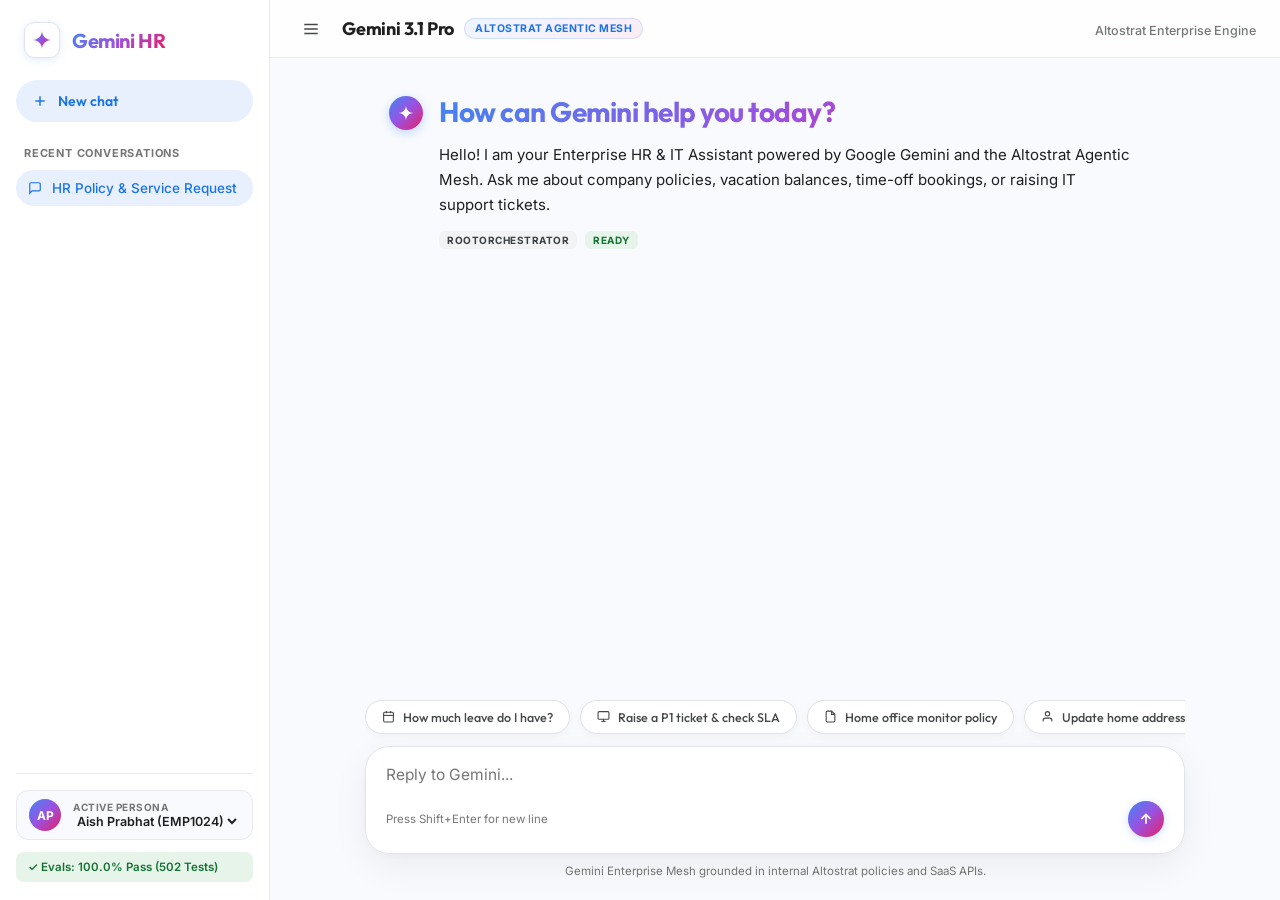
==== commit ea4c19f2: "Update UI model selector to Gemini 3.1 Pro" ====
--- a/static/index.html
+++ b/static/index.html
@@ -71,7 +71,7 @@
             <svg width="18" height="18" viewBox="0 0 24 24" fill="none" stroke="currentColor" stroke-width="2"><line x1="3" y1="12" x2="21" y2="12"/><line x1="3" y1="6" x2="21" y2="6"/><line x1="3" y1="18" x2="21" y2="18"/></svg>
           </button>
           <div class="model-selector">
-            <span class="model-name">Gemini 1.5 Pro</span>
+            <span class="model-name">Gemini 3.1 Pro</span>
             <span class="mesh-badge">Altostrat Agentic Mesh</span>
           </div>
         </div>
